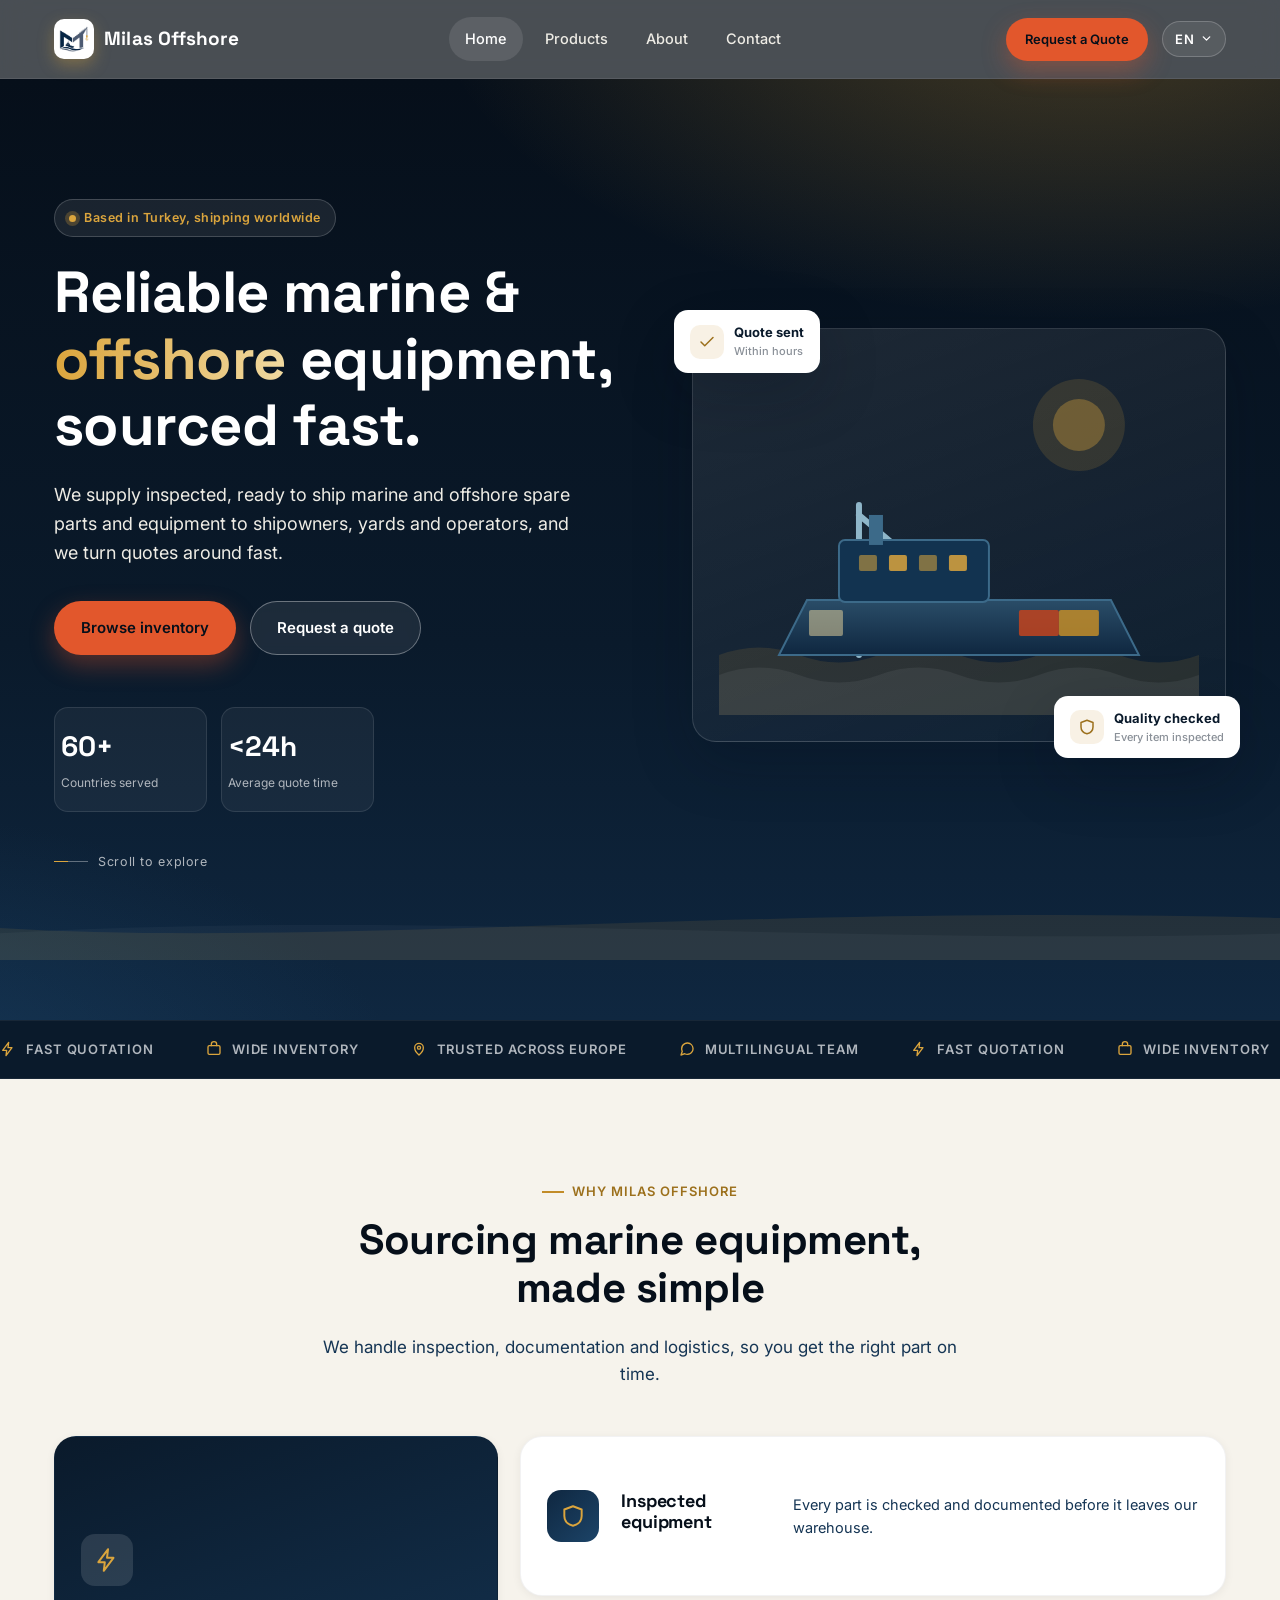
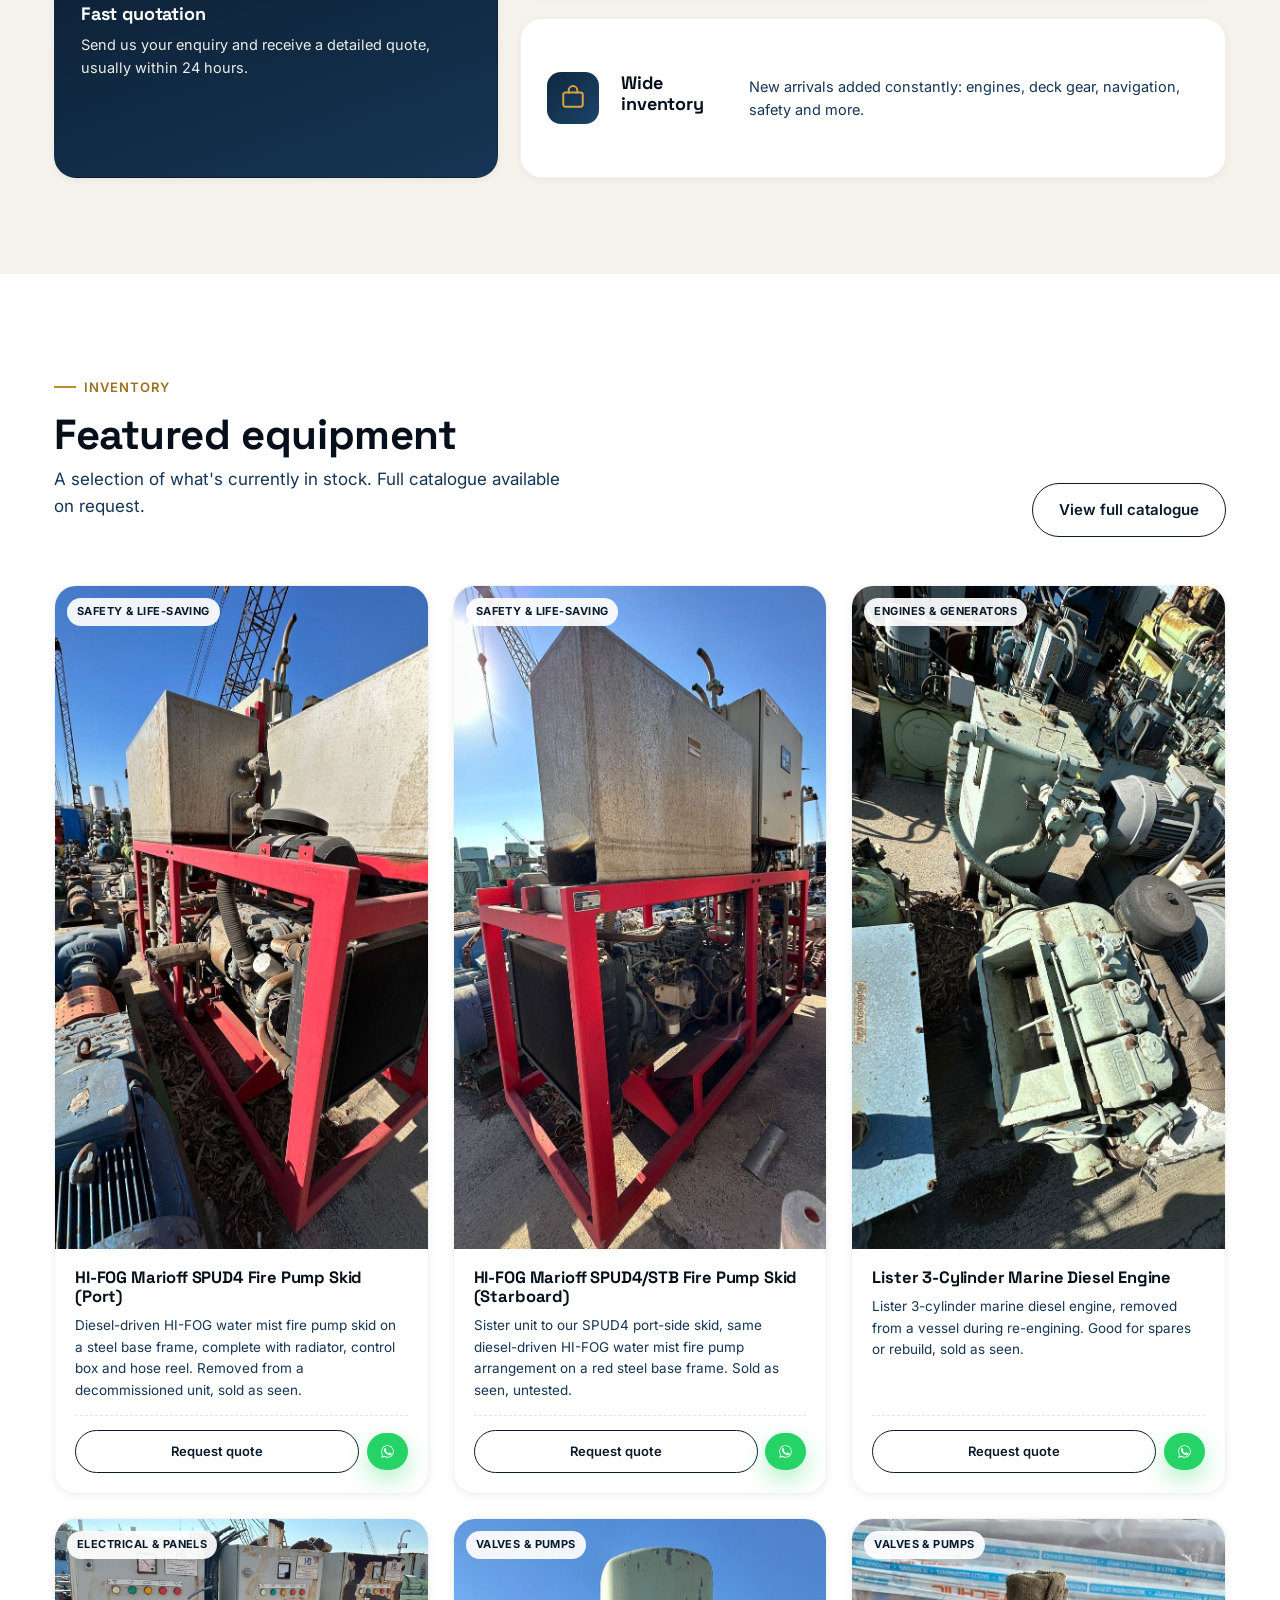
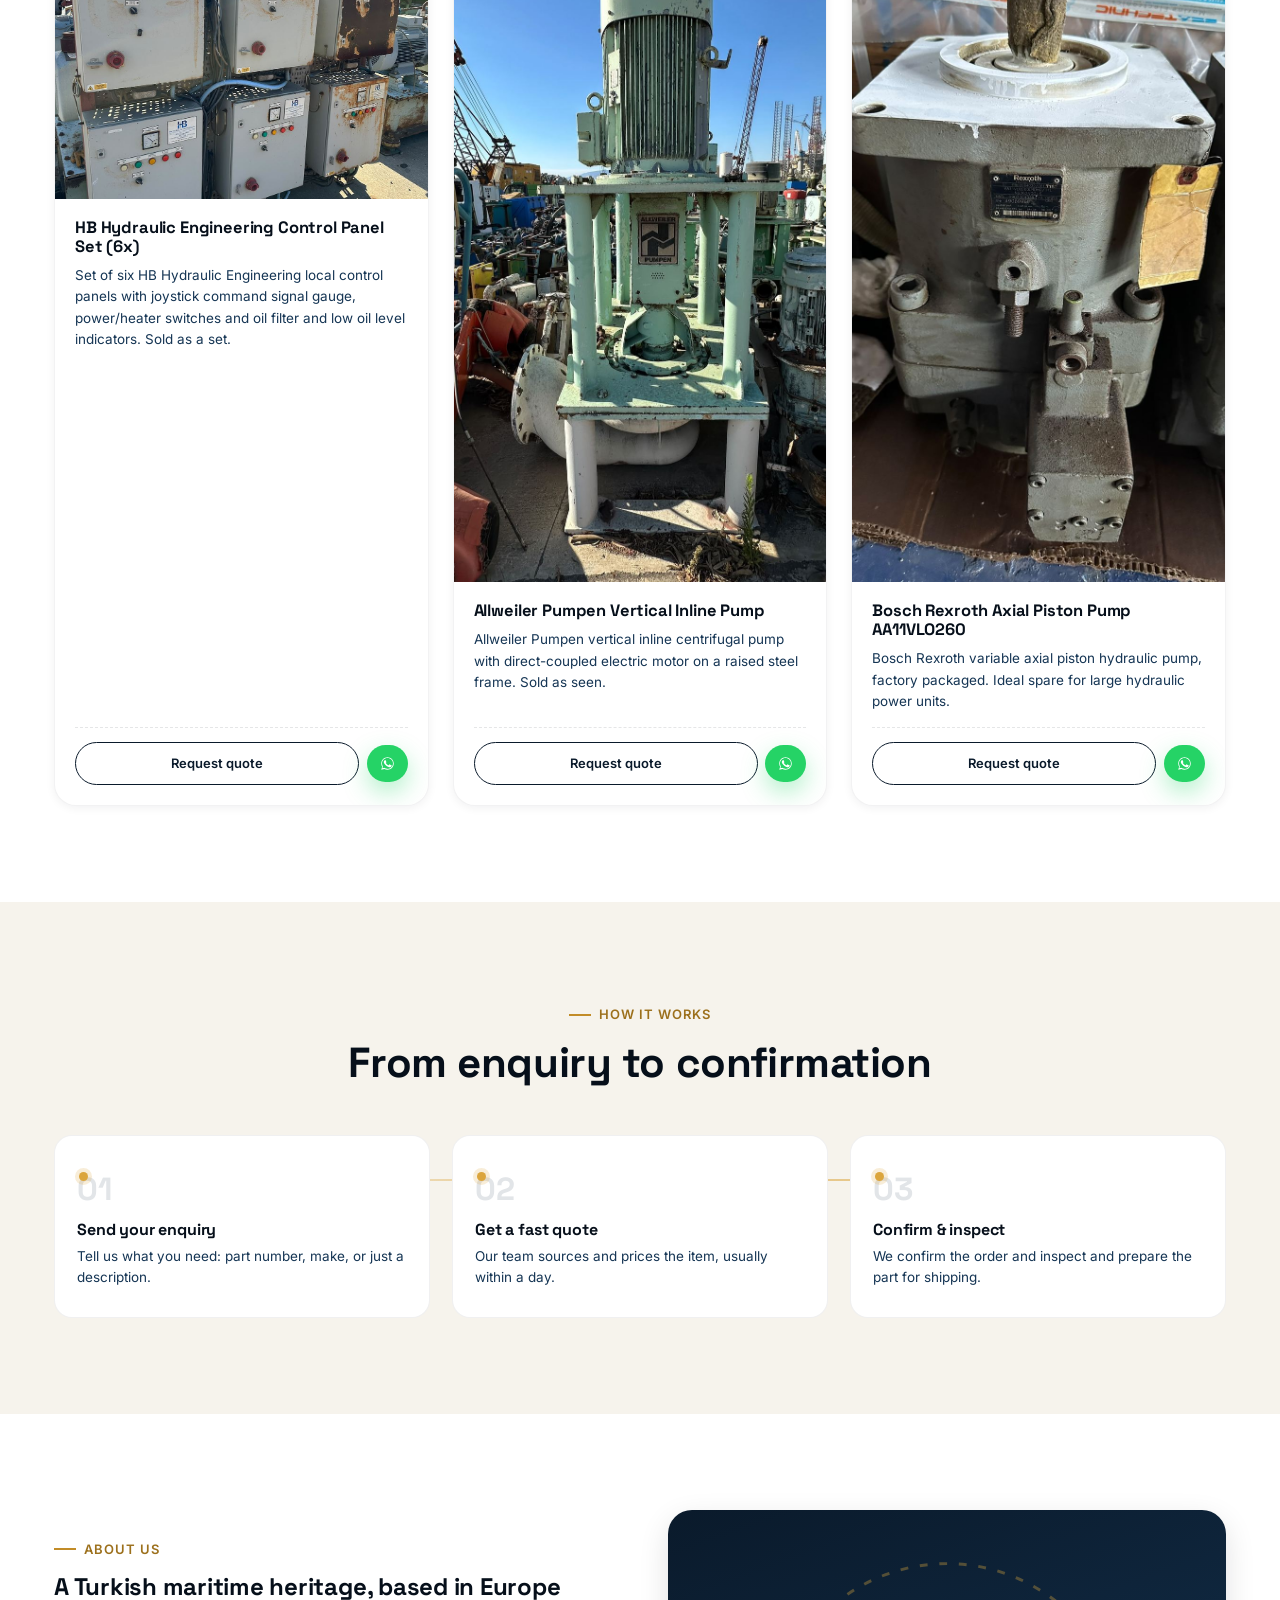
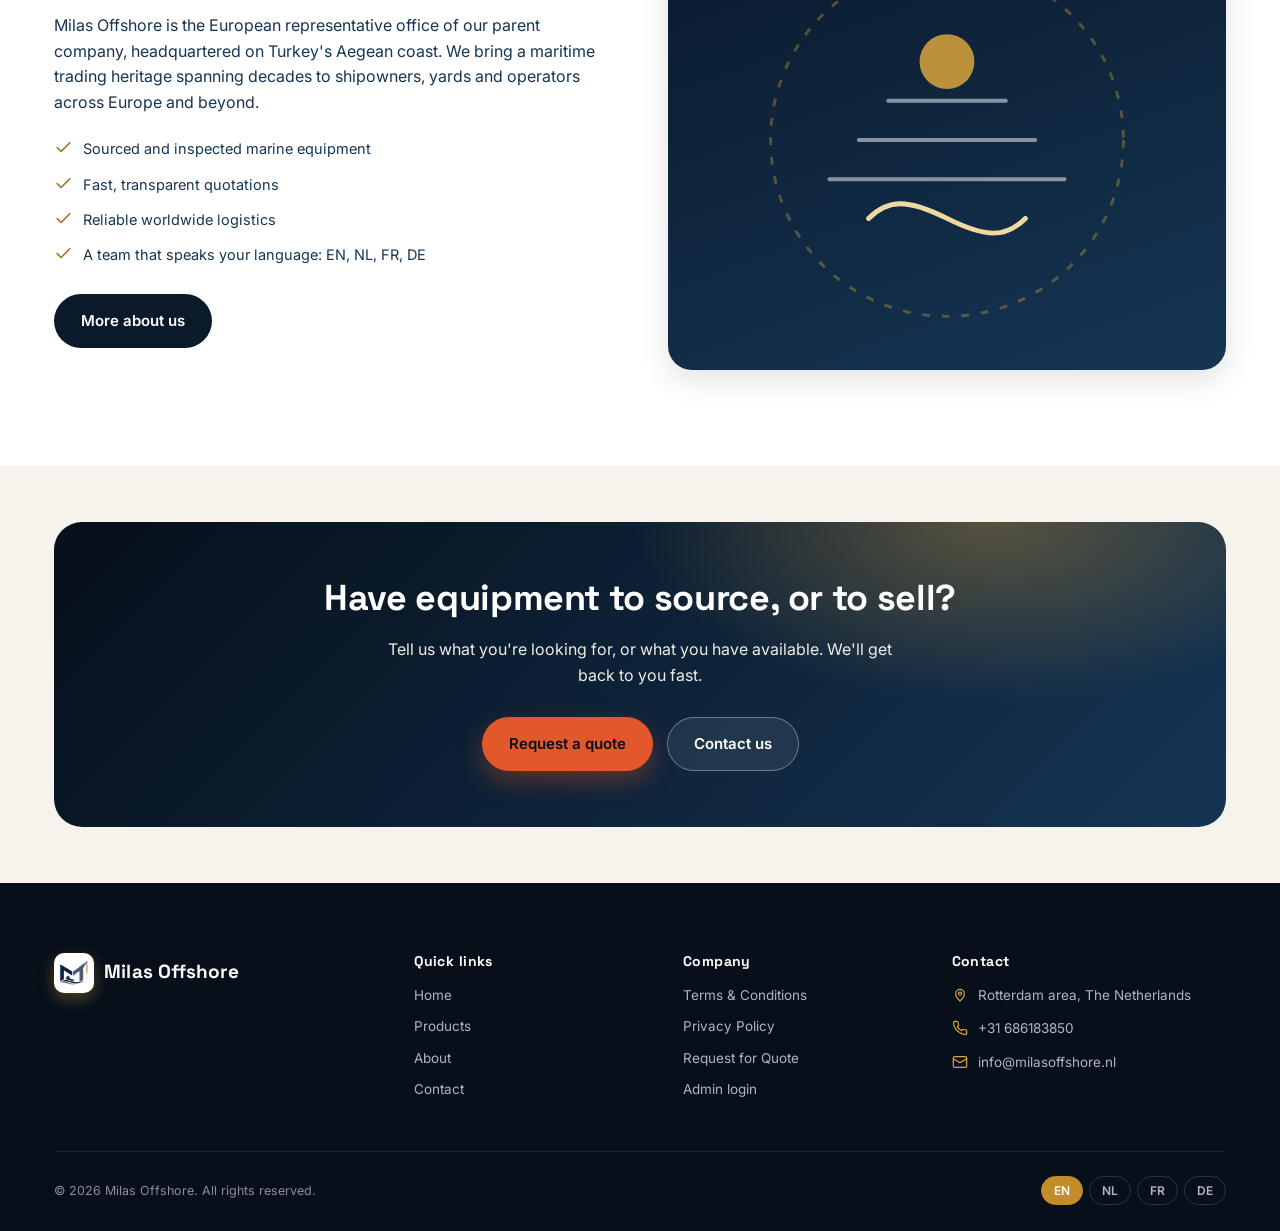
==== index.html @ c639a6e1 "Add files via upload" ====
<!DOCTYPE html>
<html lang="en">
<head>
<meta charset="UTF-8">
<meta name="viewport" content="width=device-width, initial-scale=1.0">
<title data-i18n-title="meta_title">Milas Offshore | Marine & Offshore Equipment Supplier</title>
<meta name="description" content="Turkey-based supplier of marine and offshore equipment and spare parts, shipped worldwide.">
<link rel="preconnect" href="https://fonts.googleapis.com">
<link href="https://fonts.googleapis.com/css2?family=Space+Grotesk:wght@500;700&family=Inter:wght@400;500;600;700&display=swap" rel="stylesheet">
<link rel="icon" type="image/png" href="images/favicon.png">
<link rel="stylesheet" href="css/style.css">
</head>
<body>

<!-- ============ HEADER ============ -->
<header class="site-header">
  <div class="container header-inner">
    <a href="index.html" class="brand">
      <span class="brand-mark">
        <img src="images/logo-mark.png" alt="Milas Offshore">
      </span>
      <span class="brand-text" data-i18n="brand.name">Milas Offshore<small data-i18n="brand.sub">Marine &amp; Offshore Supply</small></span>
    </a>

    <nav class="main-nav" data-main-nav>
      <a href="index.html" data-i18n="nav.home">Home</a>
      <a href="products.html" data-i18n="nav.products">Products</a>
      <a href="about.html" data-i18n="nav.about">About</a>
      <a href="contact.html" data-i18n="nav.contact">Contact</a>
    <a href="contact.html" class="nav-cta-mobile" data-i18n="nav.quote">Request a Quote</a>
    </nav>

    <div class="header-actions">
      <a href="contact.html" class="btn btn-primary btn-sm" data-i18n="nav.quote">Request a Quote</a>
      <div class="lang-switch" data-lang-switch>
        <button class="lang-current" data-lang-trigger type="button">
          <span data-lang-label>EN</span>
          <svg viewBox="0 0 24 24" fill="none" stroke="currentColor" stroke-width="2.4"><path d="M6 9l6 6 6-6" stroke-linecap="round" stroke-linejoin="round"/></svg>
        </button>
        <div class="lang-menu">
          <button data-lang-btn="en" type="button">English</button>
          <button data-lang-btn="nl" type="button">Nederlands</button>
          <button data-lang-btn="fr" type="button">Français</button>
          <button data-lang-btn="de" type="button">Deutsch</button>
        </div>
      </div>
      <button class="nav-toggle" data-nav-toggle type="button" aria-label="Menu">
        <svg viewBox="0 0 24 24" fill="none" stroke="currentColor" stroke-width="2"><path d="M4 7h16M4 12h16M4 17h16" stroke-linecap="round"/></svg>
      </button>
    </div>
  </div>
</header>

<!-- ============ HERO ============ -->
<section class="hero spotlight" data-tilt-scene>
  <div class="bubble-field" data-bubble-field aria-hidden="true"></div>
  <div class="container hero-grid">
    <div>
      <span class="hero-badge"><span class="dot"></span> <span data-i18n="hero.badge">Based in Turkey, shipping worldwide</span></span>
      <h1>
        <span data-i18n="hero.title_a">Reliable marine &amp;</span>
        <em data-i18n="hero.title_em">offshore</em>
        <span data-i18n="hero.title_b">equipment, sourced fast.</span>
      </h1>
      <p class="lead" data-i18n="hero.lead">We supply inspected, ready to ship marine and offshore spare parts and equipment to shipowners, yards and operators, and we turn quotes around fast.</p>
      <div class="hero-ctas">
        <a href="products.html" class="btn btn-primary" data-i18n="hero.cta_browse">Browse inventory</a>
        <a href="contact.html" class="btn btn-ghost" data-i18n="hero.cta_quote">Request a quote</a>
      </div>
      <div class="hero-stats">
        <div class="stat"><b data-count>60+</b><span data-i18n="hero.stat1_l">Countries served</span></div>
        <div class="stat"><b>&lt;24h</b><span data-i18n="hero.stat2_l">Average quote time</span></div>
      </div>
      <div class="scroll-cue"><span class="line"></span><span data-i18n="hero.scroll">Scroll to explore</span></div>
    </div>

    <div class="hero-visual">
      <div class="hero-panel" data-tilt-target>
        <svg viewBox="0 0 480 360" xmlns="http://www.w3.org/2000/svg">
          <defs>
            <linearGradient id="hullGrad" x1="0" y1="0" x2="0" y2="1">
              <stop offset="0" stop-color="#2a4d68"/><stop offset="1" stop-color="#0f2740"/>
            </linearGradient>
          </defs>
          <circle class="pulse-ring" cx="360" cy="70" r="46" fill="rgba(219,165,61,.15)"/>
          <circle cx="360" cy="70" r="26" fill="rgba(219,165,61,.35)"/>
          <!-- ambient waves (looping) -->
          <g class="wave-loop wave-loop-a">
            <path d="M0 300 Q40 285 80 300 T160 300 T240 300 T320 300 T400 300 T480 300 T560 300 T640 300 T720 300 T800 300 T880 300 T960 300 V360 H0 Z" fill="rgba(219,165,61,.12)"/>
          </g>
          <g class="wave-loop wave-loop-b">
            <path d="M0 320 Q40 305 80 320 T160 320 T240 320 T320 320 T400 320 T480 320 T560 320 T640 320 T720 320 T800 320 T880 320 T960 320 V360 H0 Z" fill="rgba(255,255,255,.06)"/>
          </g>
          <!-- ship group: gently bobs on the waves -->
          <g class="ship-bob">
            <path d="M140 300V150" stroke="#8fb6c9" stroke-width="6" stroke-linecap="round"/>
            <path d="M140 160 L235 240" stroke="#8fb6c9" stroke-width="6" stroke-linecap="round"/>
            <path d="M235 240 L235 270" stroke="#dba53d" stroke-width="4" stroke-linecap="round"/>
            <rect x="222" y="268" width="26" height="18" rx="3" fill="#dba53d"/>
            <path d="M60 300 L420 300 L392 245 L88 245 Z" fill="url(#hullGrad)" stroke="#3c6a89" stroke-width="2"/>
            <rect x="120" y="185" width="150" height="62" rx="6" fill="#123350" stroke="#3c6a89" stroke-width="2"/>
            <rect class="cabin-light" x="140" y="200" width="18" height="16" rx="2" fill="#dba53d" opacity=".55"/>
            <rect class="cabin-light" x="170" y="200" width="18" height="16" rx="2" fill="#dba53d" opacity=".85" style="animation-delay:.4s"/>
            <rect class="cabin-light" x="200" y="200" width="18" height="16" rx="2" fill="#dba53d" opacity=".55" style="animation-delay:.8s"/>
            <rect class="cabin-light" x="230" y="200" width="18" height="16" rx="2" fill="#dba53d" opacity=".85" style="animation-delay:1.2s"/>
            <rect x="150" y="160" width="14" height="30" fill="#3c6a89"/>
            <rect x="300" y="255" width="40" height="26" rx="2" fill="#c2431e" opacity=".85"/>
            <rect x="340" y="255" width="40" height="26" rx="2" fill="#c28c28" opacity=".85"/>
            <rect x="90" y="255" width="34" height="26" rx="2" fill="#f0d9a0" opacity=".5"/>
          </g>
        </svg>
      </div>
      <div class="hero-float f1">
        <span class="ico"><svg viewBox="0 0 24 24" fill="none" stroke="currentColor" stroke-width="2"><path d="M20 6L9 17l-5-5" stroke-linecap="round" stroke-linejoin="round"/></svg></span>
        <span><span data-i18n="hero.float1">Quote sent</span><small data-i18n="hero.float1_sub">Within hours</small></span>
      </div>
      <div class="hero-float f2">
        <span class="ico"><svg viewBox="0 0 24 24" fill="none" stroke="currentColor" stroke-width="2"><path d="M12 3l8 3v6c0 4.5-3.2 7.8-8 9-4.8-1.2-8-4.5-8-9V6l8-3z" stroke-linejoin="round"/></svg></span>
        <span><span data-i18n="hero.float2">Quality checked</span><small data-i18n="hero.float2_sub">Every item inspected</small></span>
      </div>
    </div>
  </div>
  <div class="hero-waves" aria-hidden="true">
    <svg class="wave1" viewBox="0 0 1200 120" preserveAspectRatio="none"><path d="M0 60 C150 100 350 0 600 50 S1050 100 1200 60 S1350 0 1200 60 L1200 120 L0 120 Z" fill="rgba(219,165,61,.10)"/></svg>
    <svg class="wave2" viewBox="0 0 1200 120" preserveAspectRatio="none"><path d="M0 70 C200 20 400 110 600 60 S1000 10 1200 70 S1400 110 1200 70 L1200 120 L0 120 Z" fill="rgba(255,255,255,.05)"/></svg>
  </div>
</section>

<div class="marquee-wrap">
  <div class="marquee-track" data-marquee>
    <span><svg viewBox="0 0 24 24" fill="none" stroke="currentColor" stroke-width="2"><path d="M13 2L4 14h6l-1 8 9-12h-6l1-8z" stroke-linejoin="round" stroke-linecap="round"/></svg><span data-i18n="marquee.m1">Fast quotation</span></span>
    <span><svg viewBox="0 0 24 24" fill="none" stroke="currentColor" stroke-width="2"><rect x="3" y="7" width="18" height="13" rx="2"/><path d="M8 7V5a4 4 0 018 0v2" stroke-linecap="round"/></svg><span data-i18n="marquee.m4">Wide inventory</span></span>
    <span><svg viewBox="0 0 24 24" fill="none" stroke="currentColor" stroke-width="2"><path d="M12 21s-6.5-5.7-6.5-11A6.5 6.5 0 1118.5 10c0 5.3-6.5 11-6.5 11z"/><circle cx="12" cy="10" r="2.3"/></svg><span data-i18n="marquee.m5">Trusted across Europe</span></span>
    <span><svg viewBox="0 0 24 24" fill="none" stroke="currentColor" stroke-width="2"><path d="M21 11.5a8.38 8.38 0 01-.9 3.8 8.5 8.5 0 01-7.6 4.7 8.38 8.38 0 01-3.8-.9L3 21l1.9-5.7a8.38 8.38 0 01-.9-3.8 8.5 8.5 0 014.7-7.6 8.38 8.38 0 013.8-.9h.5a8.48 8.48 0 018 8v.5z" stroke-linecap="round" stroke-linejoin="round"/></svg><span data-i18n="marquee.m7">Multilingual team</span></span>
    <span aria-hidden="true"><svg viewBox="0 0 24 24" fill="none" stroke="currentColor" stroke-width="2"><path d="M13 2L4 14h6l-1 8 9-12h-6l1-8z" stroke-linejoin="round" stroke-linecap="round"/></svg><span data-i18n="marquee.m1">Fast quotation</span></span>
    <span aria-hidden="true"><svg viewBox="0 0 24 24" fill="none" stroke="currentColor" stroke-width="2"><rect x="3" y="7" width="18" height="13" rx="2"/><path d="M8 7V5a4 4 0 018 0v2" stroke-linecap="round"/></svg><span data-i18n="marquee.m4">Wide inventory</span></span>
    <span aria-hidden="true"><svg viewBox="0 0 24 24" fill="none" stroke="currentColor" stroke-width="2"><path d="M12 21s-6.5-5.7-6.5-11A6.5 6.5 0 1118.5 10c0 5.3-6.5 11-6.5 11z"/><circle cx="12" cy="10" r="2.3"/></svg><span data-i18n="marquee.m5">Trusted across Europe</span></span>
    <span aria-hidden="true"><svg viewBox="0 0 24 24" fill="none" stroke="currentColor" stroke-width="2"><path d="M21 11.5a8.38 8.38 0 01-.9 3.8 8.5 8.5 0 01-7.6 4.7 8.38 8.38 0 01-3.8-.9L3 21l1.9-5.7a8.38 8.38 0 01-.9-3.8 8.5 8.5 0 014.7-7.6 8.38 8.38 0 013.8-.9h.5a8.48 8.48 0 018 8v.5z" stroke-linecap="round" stroke-linejoin="round"/></svg><span data-i18n="marquee.m7">Multilingual team</span></span>
  </div>
</div>

<!-- ============ FEATURES ============ -->
<section class="section">
  <div class="container">
    <div class="section-head center reveal">
      <div class="eyebrow" data-i18n="features.eyebrow">Why Milas Offshore</div>
      <h2 data-i18n="features.title">Sourcing marine equipment, made simple</h2>
      <p data-i18n="features.sub">We handle inspection, documentation and logistics, so you get the right part on time.</p>
    </div>
    <div class="features-grid">
      <div class="feature-card feature-card-lg reveal spotlight">
        <div class="feature-ico"><svg viewBox="0 0 24 24" fill="none" stroke="currentColor" stroke-width="1.8"><path d="M13 2L4 14h6l-1 8 9-12h-6l1-8z" stroke-linejoin="round" stroke-linecap="round"/></svg></div>
        <h3 data-i18n="features.f1_t">Fast quotation</h3>
        <p data-i18n="features.f1_d">Send us your enquiry and receive a detailed quote, usually within 24 hours.</p>
      </div>
      <div class="feature-card feature-card-wide reveal">
        <div class="feature-ico"><svg viewBox="0 0 24 24" fill="none" stroke="currentColor" stroke-width="1.8"><path d="M12 3l8 3v6c0 4.5-3.2 7.8-8 9-4.8-1.2-8-4.5-8-9V6l8-3z" stroke-linejoin="round"/></svg></div>
        <h3 data-i18n="features.f3_t">Inspected equipment</h3>
        <p data-i18n="features.f3_d">Every part is checked and documented before it leaves our warehouse.</p>
      </div>
      <div class="feature-card feature-card-wide reveal">
        <div class="feature-ico"><svg viewBox="0 0 24 24" fill="none" stroke="currentColor" stroke-width="1.8"><rect x="3" y="7" width="18" height="13" rx="2"/><path d="M8 7V5a4 4 0 018 0v2" stroke-linecap="round"/></svg></div>
        <h3 data-i18n="features.f4_t">Wide inventory</h3>
        <p data-i18n="features.f4_d">New arrivals added constantly: engines, deck gear, navigation, safety and more.</p>
      </div>
    </div>
  </div>
</section>

<!-- ============ FEATURED PRODUCTS ============ -->
<section class="section" style="background:var(--white);">
  <div class="container">
    <div class="section-head reveal" style="display:flex;justify-content:space-between;align-items:flex-end;flex-wrap:wrap;gap:20px;max-width:none;">
      <div>
        <div class="eyebrow" data-i18n="products.eyebrow">Inventory</div>
        <h2 style="margin-bottom:6px;" data-i18n="products.title">Featured equipment</h2>
        <p data-i18n="products.sub" style="max-width:520px;">A selection of what's currently in stock. Full catalogue available on request.</p>
      </div>
      <a href="products.html" class="btn btn-outline" data-i18n="products.view_all">View full catalogue</a>
    </div>
    <div class="product-grid" data-featured-grid></div>
  </div>
</section>

<!-- ============ PROCESS ============ -->
<section class="section">
  <div class="container">
    <div class="section-head center reveal">
      <div class="eyebrow" data-i18n="steps.eyebrow">How it works</div>
      <h2 data-i18n="steps.title">From enquiry to delivery</h2>
    </div>
    <div class="steps">
      <div class="step reveal"><div class="step-num">01</div><h3 data-i18n="steps.s1_t">Send your enquiry</h3><p data-i18n="steps.s1_d">Tell us what you need: part number, make, or just a description.</p></div>
      <div class="step reveal"><div class="step-num">02</div><h3 data-i18n="steps.s2_t">Get a fast quote</h3><p data-i18n="steps.s2_d">Our team sources and prices the item, usually within a day.</p></div>
      <div class="step reveal"><div class="step-num">03</div><h3 data-i18n="steps.s3_t">Confirm &amp; inspect</h3><p data-i18n="steps.s3_d">We confirm the order and inspect / prepare the part for shipping.</p></div>
    </div>
  </div>
</section>

<!-- ============ ABOUT TEASER ============ -->
<section class="section" style="background:var(--white);">
  <div class="container split">
    <div class="reveal">
      <div class="eyebrow" data-i18n="about_teaser.eyebrow">About us</div>
      <h2 data-i18n="about_teaser.title">A Turkish maritime heritage, based in Europe</h2>
      <p data-i18n="about_teaser.p1">Milas Offshore is the European representative office of our parent company, headquartered on Turkey's Aegean coast. We bring a maritime trading heritage spanning decades to shipowners, yards and operators across Europe and beyond.</p>
      <ul class="checklist">
        <li><svg viewBox="0 0 24 24" fill="none" stroke="currentColor" stroke-width="2"><path d="M20 6L9 17l-5-5" stroke-linecap="round" stroke-linejoin="round"/></svg><span data-i18n="about_teaser.c1">Sourced and inspected marine equipment</span></li>
        <li><svg viewBox="0 0 24 24" fill="none" stroke="currentColor" stroke-width="2"><path d="M20 6L9 17l-5-5" stroke-linecap="round" stroke-linejoin="round"/></svg><span data-i18n="about_teaser.c2">Fast, transparent quotations</span></li>
        <li><svg viewBox="0 0 24 24" fill="none" stroke="currentColor" stroke-width="2"><path d="M20 6L9 17l-5-5" stroke-linecap="round" stroke-linejoin="round"/></svg><span data-i18n="about_teaser.c3">Reliable worldwide logistics</span></li>
        <li><svg viewBox="0 0 24 24" fill="none" stroke="currentColor" stroke-width="2"><path d="M20 6L9 17l-5-5" stroke-linecap="round" stroke-linejoin="round"/></svg><span data-i18n="about_teaser.c4">A team that speaks your language: EN, NL, FR, DE</span></li>
      </ul>
      <a href="about.html" class="btn btn-dark" data-i18n="about_teaser.cta">More about us</a>
    </div>
    <div class="split-art reveal">
      <svg viewBox="0 0 200 200" fill="none">
        <circle cx="100" cy="100" r="90" stroke="rgba(219,165,61,.35)" stroke-width="1.5" stroke-dasharray="4 6"/>
        <path d="M40 120h120M55 100h90M70 80h60" stroke="rgba(255,255,255,.5)" stroke-width="2" stroke-linecap="round"/>
        <circle cx="100" cy="60" r="14" fill="#dba53d" opacity=".85"/>
        <path d="M60 140c10-10 20-10 40 0s30 10 40 0" stroke="#f0d9a0" stroke-width="2.5" stroke-linecap="round"/>
      </svg>
    </div>
  </div>
</section>

<!-- ============ CTA BANNER ============ -->
<section class="section-tight">
  <div class="container">
    <div class="cta-banner reveal spotlight">
      <h2 data-i18n="cta_banner.title">Have equipment to source, or to sell?</h2>
      <p data-i18n="cta_banner.sub">Tell us what you're looking for, or what you have available. We'll get back to you fast.</p>
      <div class="cta-actions">
        <a href="contact.html" class="btn btn-primary" data-i18n="cta_banner.cta1">Request a quote</a>
        <a href="contact.html" class="btn btn-ghost" data-i18n="cta_banner.cta2">Contact us</a>
      </div>
    </div>
  </div>
</section>

<!-- ============ FOOTER ============ -->
<footer class="site-footer">
  <div class="container">
    <div class="footer-grid">
      <div>
        <div class="brand" style="color:#fff;margin-bottom:14px;">
          <span class="brand-mark"><img src="images/logo-mark.png" alt="Milas Offshore"></span>
          <span class="brand-text" data-i18n="brand.name">Milas Offshore</span>
        </div>      </div>
      <div>
        <h4 data-i18n="footer.links_t">Quick links</h4>
        <div class="footer-links">
          <a href="index.html" data-i18n="footer.l_home">Home</a>
          <a href="products.html" data-i18n="footer.l_products">Products</a>
          <a href="about.html" data-i18n="footer.l_about">About</a>
          <a href="contact.html" data-i18n="footer.l_contact">Contact</a>
        </div>
      </div>
      <div>
        <h4 data-i18n="footer.company_t">Company</h4>
        <div class="footer-links">
          <a href="#" data-i18n="footer.c_terms">Terms &amp; Conditions</a>
          <a href="#" data-i18n="footer.c_privacy">Privacy Policy</a>
          <a href="contact.html" data-i18n="footer.c_rfq">Request for Quote</a>
          <a href="admin.html" data-i18n="footer.l_admin">Admin login</a>
        </div>
      </div>
      <div>
        <h4 data-i18n="footer.contact_t">Contact</h4>
        <ul class="footer-contact">
          <li><svg viewBox="0 0 24 24" fill="none" stroke="currentColor" stroke-width="1.8"><path d="M12 21s-6.5-5.7-6.5-11A6.5 6.5 0 1118.5 10c0 5.3-6.5 11-6.5 11z"/><circle cx="12" cy="10" r="2.3"/></svg><span data-i18n="footer.addr">Rotterdam area, The Netherlands</span></li>
          <li><svg viewBox="0 0 24 24" fill="none" stroke="currentColor" stroke-width="1.8"><path d="M22 16.9v3a2 2 0 01-2.2 2 19.8 19.8 0 01-8.6-3 19.5 19.5 0 01-6-6 19.8 19.8 0 01-3-8.7A2 2 0 014.1 2h3a2 2 0 012 1.7c.1 1 .3 2 .7 2.9a2 2 0 01-.4 2.1L8 10a16 16 0 006 6l1.3-1.4a2 2 0 012.1-.4c.9.4 1.9.6 2.9.7a2 2 0 011.7 2z" stroke-linecap="round" stroke-linejoin="round"/></svg><span data-i18n="footer.phone">+31 686183850</span></li>
          <li><svg viewBox="0 0 24 24" fill="none" stroke="currentColor" stroke-width="1.8"><rect x="2" y="4" width="20" height="16" rx="2"/><path d="M2 7l10 6 10-6" stroke-linecap="round" stroke-linejoin="round"/></svg><span data-i18n="footer.email">info@milasoffshore.nl</span></li>
        </ul>
      </div>
    </div>
    <div class="footer-bottom">
      <span>© <span data-year>2026</span> <span data-i18n="brand.name">Milas Offshore</span>. <span data-i18n="footer.rights">All rights reserved.</span></span>
      <div class="footer-lang">
        <button data-lang-btn="en" type="button">EN</button>
        <button data-lang-btn="nl" type="button">NL</button>
        <button data-lang-btn="fr" type="button">FR</button>
        <button data-lang-btn="de" type="button">DE</button>
      </div>
    </div>
  </div>
</footer>

<script src="data/products.js"></script>
<script src="js/i18n.js"></script>
<script src="js/store.js"></script>
<script src="js/products.js"></script>
<script src="js/main.js"></script>
</body>
</html>
---- css/style.css ----
/* ==========================================================================
   Milas Offshore, Design System
   ========================================================================== */

:root{
  --navy-950:#060f1a;
  --navy-900:#0a1a2b;
  --navy-800:#0f2740;
  --navy-700:#153554;
  --navy-600:#1c4468;
  --steel-400:#8a9098;
  --steel-300:#b0b6bd;
  --steel-100:#eeece5;
  --off-white:#f6f3ec;
  --white:#ffffff;
  --teal-400:#dba53d;
  --teal-500:#c28c28;
  --teal-600:#9c701c;
  --amber-500:#e2572c;
  --amber-600:#c2431e;
  --success:#5a9c6e;

  --font-head: 'Space Grotesk', 'Segoe UI', system-ui, -apple-system, sans-serif;
  --font-body: 'Inter', 'Segoe UI', system-ui, -apple-system, sans-serif;

  --container: 1220px;
  --radius-sm: 8px;
  --radius-md: 14px;
  --radius-lg: 22px;
  --shadow-sm: 0 2px 10px rgba(6,15,26,0.06);
  --shadow-md: 0 10px 30px rgba(6,15,26,0.12);
  --shadow-lg: 0 20px 60px rgba(6,15,26,0.22);
  --ease: cubic-bezier(.22,.9,.32,1);
}

*,*::before,*::after{ box-sizing:border-box; }
html{ scroll-behavior:smooth; }
body{
  margin:0;
  font-family:var(--font-body);
  color:var(--navy-900);
  background:var(--off-white);
  line-height:1.6;
  -webkit-font-smoothing:antialiased;
}
h1,h2,h3,h4{
  font-family:var(--font-head);
  line-height:1.15;
  margin:0 0 .5em;
  letter-spacing:-0.01em;
  color:var(--navy-950);
}
p{ margin:0 0 1em; color:var(--navy-700); }
a{ color:inherit; text-decoration:none; }
img{ max-width:100%; display:block; }
ul{ list-style:none; margin:0; padding:0; }
button{ font-family:inherit; cursor:pointer; }
[data-i18n], [data-i18n-ph]{ transition:opacity .15s ease; }

.container{ width:100%; max-width:var(--container); margin:0 auto; padding:0 24px; }
.section{ padding:96px 0; }
.section-tight{ padding:56px 0; }
@media (max-width:768px){
  .section{ padding:64px 0; }
}

.eyebrow{
  display:inline-flex; align-items:center; gap:8px;
  font-size:13px; font-weight:600; letter-spacing:.08em; text-transform:uppercase;
  color:var(--teal-600);
  margin-bottom:14px;
}
.eyebrow::before{
  content:""; width:22px; height:2px; background:var(--teal-500); display:inline-block;
}
.section-head{ max-width:640px; margin-bottom:48px; }
.section-head.center{ margin-left:auto; margin-right:auto; text-align:center; }
.section-head h2{ font-size:clamp(28px,3.6vw,42px); }
.section-head p{ font-size:17px; }

/* Buttons */
.btn{
  display:inline-flex; align-items:center; justify-content:center; gap:8px;
  padding:14px 26px; border-radius:999px; font-weight:600; font-size:15px;
  border:1px solid transparent; transition:transform .25s var(--ease), box-shadow .25s var(--ease), background .2s ease, color .2s ease, border-color .2s ease;
  white-space:nowrap;
}
.btn-primary{ background:var(--amber-500); color:var(--navy-950); box-shadow:0 10px 24px rgba(226,87,44,.35); }
.btn-primary:hover{ background:var(--amber-600); box-shadow:0 14px 30px rgba(226,87,44,.42); }
.btn-ghost{ background:rgba(255,255,255,.08); color:var(--white); border-color:rgba(255,255,255,.35); backdrop-filter:blur(6px); }
.btn-ghost:hover{ background:rgba(255,255,255,.18); }
.btn-dark{ background:var(--navy-900); color:var(--white); }
.btn-dark:hover{ background:var(--navy-800); transform:translateY(-2px); }
.btn-outline{ background:transparent; color:var(--navy-900); border-color:var(--navy-900); }
.btn-outline:hover{ background:var(--navy-900); color:var(--white); }
.btn-whatsapp{ background:#25D366; color:#fff; box-shadow:0 10px 24px rgba(37,211,102,.35); }
.btn-whatsapp:hover{ background:#1ebe57; transform:translateY(-2px); box-shadow:0 14px 30px rgba(37,211,102,.42); }
.btn-sm{ padding:10px 18px; font-size:13px; }
.btn-block{ width:100%; }

/* ---------------- Header ---------------- */
.site-header{
  position:sticky; top:0; z-index:100;
  background:rgba(6,15,26,.72);
  backdrop-filter:blur(14px) saturate(140%);
  border-bottom:1px solid rgba(255,255,255,.08);
}
.header-inner{ display:flex; align-items:center; justify-content:space-between; height:78px; }
.brand{ display:flex; align-items:center; gap:10px; color:var(--white); }
.brand-mark{
  width:40px; height:40px; border-radius:10px;
  background:#fff;
  display:flex; align-items:center; justify-content:center;
  box-shadow:0 6px 16px rgba(219,165,61,.35);
  padding:5px; flex-shrink:0;
}
.brand-mark svg{ width:22px; height:22px; }
.brand-mark img{ width:100%; height:100%; object-fit:contain; display:block; }
.brand-text{ font-family:var(--font-head); font-weight:700; font-size:19px; letter-spacing:.01em; }
.brand-text small{ display:block; font-family:var(--font-body); font-weight:500; font-size:10.5px; letter-spacing:.14em; text-transform:uppercase; color:var(--steel-300); }

.main-nav{ display:flex; align-items:center; gap:6px; }
.main-nav a{
  color:var(--steel-100); font-size:14.5px; font-weight:500; padding:10px 16px; border-radius:999px;
  transition:background .2s ease, color .2s ease;
}
.main-nav a:hover, .main-nav a.active{ background:rgba(255,255,255,.1); color:var(--white); }

.header-actions{ display:flex; align-items:center; gap:14px; }

.lang-switch{ position:relative; }
.lang-current{
  display:flex; align-items:center; gap:6px;
  color:var(--white); background:rgba(255,255,255,.08); border:1px solid rgba(255,255,255,.2);
  padding:9px 12px; border-radius:999px; font-size:13px; font-weight:600; letter-spacing:.03em;
}
.lang-current svg{ width:13px; height:13px; transition:transform .2s ease; }
.lang-switch.open .lang-current svg{ transform:rotate(180deg); }
.lang-menu{
  position:absolute; top:calc(100% + 8px); right:0; min-width:168px;
  background:var(--white); border-radius:12px; box-shadow:var(--shadow-lg);
  padding:6px; opacity:0; visibility:hidden; transform:translateY(-6px);
  transition:opacity .18s ease, transform .18s ease, visibility .18s ease;
}
.lang-switch.open .lang-menu{ opacity:1; visibility:visible; transform:translateY(0); }
.lang-menu button{
  display:flex; align-items:center; gap:10px; width:100%; padding:10px 12px; border:none; background:none;
  border-radius:8px; font-size:13.5px; font-weight:600; color:var(--navy-800); text-align:left;
}
.lang-menu button:hover{ background:var(--off-white); }
.lang-menu button .flag{ font-size:16px; }
.lang-menu button.is-active{ color:var(--teal-600); background:rgba(194,140,40,.08); }

.nav-toggle{ display:none; width:42px; height:42px; align-items:center; justify-content:center; border-radius:10px; background:rgba(255,255,255,.08); border:1px solid rgba(255,255,255,.2); }
.nav-toggle svg{ width:20px; height:20px; color:#fff; }

@media (max-width:960px){
  /* backdrop-filter on .site-header creates a CSS containing block for any
     fixed-position descendant, which would otherwise trap .main-nav inside
     the header's own box instead of the full viewport, so drop it here and
     rely on a solid background for the sticky header while the menu can open. */
  .site-header{ backdrop-filter:none; background:rgba(6,15,26,.97); }
  .main-nav{ position:fixed; inset:78px 0 0 0; background:var(--navy-950); flex-direction:column; align-items:stretch; padding:18px; gap:2px; transform:translateY(-8px); opacity:0; visibility:hidden; transition:all .25s ease; }
  .main-nav.open{ transform:translateY(0); opacity:1; visibility:visible; }
  .main-nav a{ padding:16px; font-size:16px; border-bottom:1px solid rgba(255,255,255,.06); border-radius:0; }
  .nav-toggle{ display:flex; flex-shrink:0; }
}
@media (max-width:640px){
  .header-actions{ gap:8px; }
  .header-actions .btn-primary{ display:none; }
  .lang-current{ padding:9px 10px; }
  .nav-cta-mobile{ display:block !important; color:var(--amber-500) !important; }
}
.nav-cta-mobile{ display:none; }
@media (max-width:480px){
  .brand-text small{ display:none; }
  .brand-text{ font-size:15px; white-space:nowrap; }
  .header-inner{ height:66px; }
  .main-nav{ inset:66px 0 0 0; }
}

/* ---------------- Hero ---------------- */
.hero{
  position:relative; overflow:hidden; color:var(--white);
  background:
    radial-gradient(1100px 560px at 85% -10%, rgba(219,165,61,.30), transparent 60%),
    radial-gradient(900px 500px at -10% 110%, rgba(28,68,104,.55), transparent 60%),
    linear-gradient(180deg, var(--navy-950), var(--navy-900) 60%, var(--navy-800));
  padding:120px 0 60px;
}
.hero::before{
  content:""; position:absolute; inset:0; opacity:.35; pointer-events:none;
  background-image:
    linear-gradient(rgba(255,255,255,.045) 1px, transparent 1px),
    linear-gradient(90deg, rgba(255,255,255,.045) 1px, transparent 1px);
  background-size:44px 44px;
  mask-image:linear-gradient(180deg, transparent, rgba(0,0,0,.9) 30%, transparent 85%);
}
.hero-grid{ position:relative; display:grid; grid-template-columns:1.05fr .95fr; gap:48px; align-items:center; }
@media (max-width:960px){ .hero-grid{ grid-template-columns:1fr; } }

.hero-badge{
  display:inline-flex; align-items:center; gap:8px; padding:8px 14px; border-radius:999px;
  background:rgba(255,255,255,.08); border:1px solid rgba(255,255,255,.18); font-size:12.5px; font-weight:600;
  letter-spacing:.04em; margin-bottom:22px; color:var(--teal-400);
}
.hero-badge .dot{ width:7px; height:7px; border-radius:50%; background:var(--teal-400); box-shadow:0 0 0 4px rgba(219,165,61,.25); }
.hero h1{ font-size:clamp(36px,5vw,58px); color:var(--white); margin-bottom:22px; }
.hero h1 em{ font-style:normal; background:linear-gradient(90deg,var(--teal-400),#f0d9a0); -webkit-background-clip:text; background-clip:text; color:transparent; }
.hero p.lead{ font-size:18px; color:var(--steel-100); max-width:520px; margin-bottom:34px; }
.hero-ctas{ display:flex; flex-wrap:wrap; gap:14px; margin-bottom:52px; }

.hero-stats{ display:grid; grid-template-columns:repeat(2,1fr); gap:14px; max-width:320px; }
.stat{ padding:16px 6px; border-radius:14px; background:rgba(255,255,255,.05); border:1px solid rgba(255,255,255,.1); text-align:left; }
.stat b{ display:block; font-family:var(--font-head); font-size:clamp(20px,2.4vw,28px); color:var(--white); }
.stat span{ font-size:12px; color:var(--steel-300); }
@media (max-width:640px){ .hero-stats{ grid-template-columns:repeat(2,1fr);} }

.hero-visual{ position:relative; }
.hero-panel{
  position:relative; border-radius:24px; background:linear-gradient(160deg, rgba(255,255,255,.09), rgba(255,255,255,.02));
  border:1px solid rgba(255,255,255,.14); padding:26px; box-shadow:var(--shadow-lg);
}
.hero-panel svg{ width:100%; height:auto; display:block; }
.hero-float{
  position:absolute; padding:12px 16px; border-radius:14px; background:var(--white); color:var(--navy-900);
  box-shadow:var(--shadow-lg); display:flex; align-items:center; gap:10px; font-size:13px; font-weight:700;
  animation:float 5s ease-in-out infinite;
}
.hero-float.f1{ top:-18px; left:-18px; animation-delay:.2s; }
.hero-float.f2{ bottom:-16px; right:-14px; animation-delay:1s; }
.hero-float .ico{ width:34px; height:34px; border-radius:10px; display:flex; align-items:center; justify-content:center; background:rgba(194,140,40,.12); color:var(--teal-600); }
.hero-float .ico svg{ width:18px; height:18px; }
.hero-float small{ display:block; font-weight:500; color:var(--steel-400); font-size:11px; }
@keyframes float{ 0%,100%{ transform:translateY(0);} 50%{ transform:translateY(-10px);} }

.scroll-cue{ position:relative; margin-top:40px; display:flex; align-items:center; gap:10px; color:var(--steel-300); font-size:12.5px; letter-spacing:.05em; }
.scroll-cue .line{ width:34px; height:1px; background:rgba(255,255,255,.35); position:relative; overflow:hidden; }
.scroll-cue .line::after{ content:""; position:absolute; inset:0; width:40%; background:var(--teal-400); animation:scrollx 1.8s ease-in-out infinite; }
@keyframes scrollx{ 0%{ transform:translateX(-100%);} 100%{ transform:translateX(250%);} }

/* ---------------- Trust strip ---------------- */
.trust-strip{ background:var(--navy-900); padding:22px 0; border-top:1px solid rgba(255,255,255,.06); }
.trust-strip .container{ display:flex; align-items:center; justify-content:center; gap:44px; flex-wrap:wrap; }
.trust-strip span{ color:var(--steel-400); font-size:12.5px; letter-spacing:.14em; text-transform:uppercase; font-weight:600; }

/* ---------------- Feature cards ---------------- */
.features-grid{ display:grid; grid-template-columns:repeat(4,1fr); gap:22px; }
@media (max-width:960px){ .features-grid{ grid-template-columns:repeat(2,1fr);} }
@media (max-width:560px){ .features-grid{ grid-template-columns:1fr;} }
.feature-card{
  background:var(--white); border-radius:var(--radius-lg); padding:30px 26px; box-shadow:var(--shadow-sm);
  border:1px solid rgba(6,15,26,.05); transition:transform .3s var(--ease), box-shadow .3s var(--ease);
}
.feature-card:hover{ transform:translateY(-6px); box-shadow:var(--shadow-md); }
.feature-ico{
  width:52px; height:52px; border-radius:14px; display:flex; align-items:center; justify-content:center;
  background:linear-gradient(135deg,var(--navy-800),var(--navy-600)); color:var(--teal-400); margin-bottom:18px;
}
.feature-ico svg{ width:26px; height:26px; }
.feature-card h3{ font-size:18px; margin-bottom:8px; }
.feature-card p{ font-size:14.5px; margin:0; }

/* ---------------- reveal ---------------- */
.reveal{ opacity:0; transform:translateY(26px); transition:opacity .7s var(--ease), transform .7s var(--ease); }
.reveal.in{ opacity:1; transform:translateY(0); }
.stagger > *{ transition-delay:calc(var(--i,0) * 80ms); }

/* ---------------- Products / catalog ---------------- */
.catalog-toolbar{
  display:flex; gap:14px; flex-wrap:wrap; align-items:center; justify-content:space-between;
  background:var(--white); border-radius:18px; padding:16px; box-shadow:var(--shadow-sm); margin-bottom:34px;
  border:1px solid rgba(6,15,26,.05);
}
.search-box{ position:relative; flex:1; min-width:220px; }
.search-box svg{ position:absolute; left:14px; top:50%; transform:translateY(-50%); width:17px; height:17px; color:var(--steel-400); }
.search-box input{
  width:100%; padding:12px 14px 12px 40px; border-radius:999px; border:1px solid rgba(6,15,26,.12);
  font-size:14px; font-family:inherit; background:var(--off-white);
}
.search-box input:focus{ outline:2px solid var(--teal-400); outline-offset:1px; }
.filter-chips{ display:flex; gap:8px; flex-wrap:wrap; }
.chip{
  display:inline-flex; align-items:center; gap:6px;
  padding:9px 16px; border-radius:999px; background:var(--off-white); border:1px solid rgba(6,15,26,.1);
  font-size:13px; font-weight:600; color:var(--navy-700); transition:all .2s ease;
}
.chip svg{ width:13px; height:13px; flex-shrink:0; }
.chip.is-active, .chip:hover{ background:var(--navy-900); color:var(--white); border-color:var(--navy-900); }

.product-grid{ display:grid; grid-template-columns:repeat(3,1fr); gap:24px; }
@media (max-width:960px){ .product-grid{ grid-template-columns:repeat(2,1fr);} }
@media (max-width:640px){ .product-grid{ grid-template-columns:1fr;} }

.product-card{
  background:var(--white); border-radius:var(--radius-lg); overflow:hidden; box-shadow:var(--shadow-sm);
  border:1px solid rgba(6,15,26,.05); transition:transform .3s var(--ease), box-shadow .3s var(--ease); display:flex; flex-direction:column;
}
.product-card:hover{ transform:translateY(-6px); box-shadow:var(--shadow-md); }
.product-card-link{ display:flex; flex-direction:column; flex:1; color:inherit; text-decoration:none; }
.product-thumb{
  aspect-ratio:4/3; position:relative; display:flex; align-items:center; justify-content:center;
  background:linear-gradient(145deg,var(--navy-800),var(--navy-600));
}
.product-thumb svg{ width:46%; height:46%; color:rgba(255,255,255,.85); }
.product-thumb.has-photo{ background:var(--navy-950); }
.product-thumb img{ width:100%; height:100%; object-fit:cover; display:block; }
.product-badge{ position:absolute; top:12px; left:12px; background:rgba(255,255,255,.92); color:var(--navy-900); font-size:11px; font-weight:700; padding:5px 10px; border-radius:999px; text-transform:uppercase; letter-spacing:.04em; }
.product-cond{ position:absolute; top:12px; right:12px; background:var(--teal-500); color:#fff; font-size:11px; font-weight:700; padding:5px 10px; border-radius:999px; }
.product-body{ padding:20px 20px 0; display:flex; flex-direction:column; gap:8px; flex:1; }
.product-body h3{ font-size:16.5px; margin:0; }
.product-body p{ font-size:13.5px; margin:0; flex:1; }
.product-meta{ display:flex; align-items:center; gap:8px; margin:14px 20px 20px; padding-top:14px; border-top:1px dashed rgba(6,15,26,.1); }
.product-meta .btn-outline{ flex:1; }
.product-meta .btn-whatsapp{ padding:10px 12px; flex-shrink:0; }
.product-loc{ font-size:12px; color:var(--steel-400); display:flex; align-items:center; gap:5px; }
.product-loc svg{ width:13px; height:13px; }

.empty-state{ text-align:center; padding:60px 20px; color:var(--steel-400); }

/* ---------------- Process / steps ---------------- */
.steps{ display:grid; grid-template-columns:repeat(3,1fr); gap:22px; counter-reset:step; }
@media (max-width:900px){ .steps{ grid-template-columns:repeat(2,1fr);} }
@media (max-width:520px){ .steps{ grid-template-columns:1fr;} }
.step{ position:relative; padding:28px 22px; border-radius:18px; background:var(--white); border:1px solid rgba(6,15,26,.06); }
.step-num{ font-family:var(--font-head); font-size:32px; color:rgba(15,39,64,.12); font-weight:700; margin-bottom:6px; }
.step h3{ font-size:16px; margin-bottom:6px; }
.step p{ font-size:13.5px; margin:0; }

/* ---------------- Split / about teaser ---------------- */
.split{ display:grid; grid-template-columns:1fr 1fr; gap:56px; align-items:center; }
@media (max-width:900px){ .split{ grid-template-columns:1fr; } }
.split-art{
  border-radius:24px; background:linear-gradient(160deg,var(--navy-900),var(--navy-700)); padding:34px;
  display:flex; align-items:center; justify-content:center; min-height:320px; box-shadow:var(--shadow-md);
}
.split-art svg{ width:80%; height:auto; }

.detail-gallery-main{
  border-radius:24px; overflow:hidden; background:var(--navy-950); box-shadow:var(--shadow-md);
  aspect-ratio:4/3; display:flex; align-items:center; justify-content:center;
}
.detail-gallery-main img{ width:100%; height:100%; object-fit:cover; display:block; }
.detail-gallery-thumbs{ display:flex; gap:10px; margin-top:12px; flex-wrap:wrap; }
.detail-gallery-thumb{
  width:64px; height:64px; border-radius:10px; overflow:hidden; padding:0; border:2px solid transparent;
  background:var(--navy-950); cursor:pointer; opacity:.65; transition:opacity .2s ease, border-color .2s ease;
}
.detail-gallery-thumb img{ width:100%; height:100%; object-fit:cover; display:block; }
.detail-gallery-thumb:hover{ opacity:.9; }
.detail-gallery-thumb.is-active{ opacity:1; border-color:var(--teal-500); }

.checklist{ display:flex; flex-direction:column; gap:12px; margin:22px 0 28px; }
.checklist li{ display:flex; align-items:flex-start; gap:10px; font-size:14.5px; color:var(--navy-700); }
.checklist svg{ width:19px; height:19px; color:var(--teal-600); flex-shrink:0; margin-top:1px; }

/* ---------------- CTA banner ---------------- */
.cta-banner{
  border-radius:28px; padding:56px; text-align:center; color:var(--white); position:relative; overflow:hidden;
  background:linear-gradient(135deg,var(--navy-950),var(--navy-700));
}
.cta-banner::after{ content:""; position:absolute; inset:0; background:radial-gradient(600px 300px at 80% 0%, rgba(219,165,61,.35), transparent 60%); }
.cta-banner > *{ position:relative; }
.cta-banner h2{ color:var(--white); font-size:clamp(24px,3.4vw,36px); }
.cta-banner p{ color:var(--steel-100); max-width:520px; margin:0 auto 28px; }
.cta-actions{ display:flex; gap:14px; justify-content:center; flex-wrap:wrap; }

/* ---------------- Footer ---------------- */
.site-footer{ background:var(--navy-950); color:var(--steel-300); padding:70px 0 26px; }
.footer-grid{ display:grid; grid-template-columns:1.4fr 1fr 1fr 1.2fr; gap:40px; margin-bottom:50px; }
@media (max-width:860px){ .footer-grid{ grid-template-columns:1fr 1fr; } }
@media (max-width:560px){ .footer-grid{ grid-template-columns:1fr; } }
.footer-grid h4{ color:var(--white); font-size:14px; letter-spacing:.03em; margin-bottom:16px; }
.footer-grid p{ color:var(--steel-400); font-size:13.5px; }
.footer-links{ display:flex; flex-direction:column; gap:10px; }
.footer-links a{ font-size:13.5px; color:var(--steel-300); transition:color .2s ease; }
.footer-links a:hover{ color:var(--teal-400); }
.footer-contact li{ display:flex; gap:10px; font-size:13.5px; margin-bottom:12px; align-items:flex-start; }
.footer-contact svg{ width:16px; height:16px; color:var(--teal-400); flex-shrink:0; margin-top:2px; }
.footer-bottom{ border-top:1px solid rgba(255,255,255,.08); padding-top:24px; display:flex; justify-content:space-between; align-items:center; flex-wrap:wrap; gap:12px; font-size:12.5px; color:var(--steel-400); }
.footer-lang{ display:flex; gap:6px; }
.footer-lang button{ background:none; border:1px solid rgba(255,255,255,.15); color:var(--steel-300); padding:6px 12px; border-radius:999px; font-size:12px; font-weight:600; }
.footer-lang button.is-active{ background:var(--teal-500); color:#fff; border-color:var(--teal-500); }

/* ---------------- Page hero (inner pages) ---------------- */
.page-hero{
  color:var(--white); padding:64px 0 56px;
  background:linear-gradient(180deg,var(--navy-950),var(--navy-800));
  position:relative; overflow:hidden;
}
.page-hero .container{ position:relative; }
.breadcrumb{ font-size:12.5px; color:var(--steel-300); margin-bottom:14px; display:flex; gap:8px; align-items:center; }
.page-hero h1{ color:var(--white); font-size:clamp(28px,4vw,40px); margin-bottom:10px; }
.page-hero p{ color:var(--steel-100); max-width:560px; margin:0; }

/* ---------------- Forms ---------------- */
.form-card{ background:var(--white); border-radius:var(--radius-lg); padding:36px; box-shadow:var(--shadow-md); border:1px solid rgba(6,15,26,.05); }
.form-row{ display:grid; grid-template-columns:1fr 1fr; gap:18px; }
@media (max-width:600px){ .form-row{ grid-template-columns:1fr; } }
.field{ margin-bottom:18px; }
.field label{ display:block; font-size:13px; font-weight:600; margin-bottom:7px; color:var(--navy-800); }
.field input, .field select, .field textarea{
  width:100%; padding:12px 14px; border-radius:10px; border:1px solid rgba(6,15,26,.15); font-family:inherit; font-size:14.5px;
  background:var(--off-white);
}
.field input:focus, .field select:focus, .field textarea:focus{ outline:2px solid var(--teal-400); outline-offset:1px; background:#fff; }
.field textarea{ resize:vertical; min-height:120px; }
.field-hint{ font-size:12px; color:var(--steel-400); margin-top:6px; }
.form-note{ display:flex; gap:10px; align-items:flex-start; background:rgba(194,140,40,.08); border:1px solid rgba(194,140,40,.25); padding:14px 16px; border-radius:12px; font-size:13px; color:var(--navy-800); margin-top:18px; }
.form-note svg{ width:18px; height:18px; color:var(--teal-600); flex-shrink:0; margin-top:1px; }

.contact-info-card{ background:var(--navy-950); color:var(--white); border-radius:var(--radius-lg); padding:34px; }
.contact-info-card h3{ color:var(--white); }
.contact-info-card ul{ display:flex; flex-direction:column; gap:18px; margin-top:22px; }
.contact-info-card li{ display:flex; gap:14px; align-items:flex-start; }
.contact-info-card .ico{ width:38px; height:38px; border-radius:10px; background:rgba(219,165,61,.15); color:var(--teal-400); display:flex; align-items:center; justify-content:center; flex-shrink:0; }
.contact-info-card .ico svg{ width:18px; height:18px; }
.contact-info-card b{ display:block; font-size:14px; color:#fff; }
.contact-info-card span{ font-size:13px; color:var(--steel-300); }

/* ---------------- Toast ---------------- */
.toast{
  position:fixed; bottom:24px; right:24px; background:var(--navy-950); color:#fff; padding:16px 20px; border-radius:12px;
  box-shadow:var(--shadow-lg); display:flex; gap:12px; align-items:center; transform:translateY(30px); opacity:0; pointer-events:none;
  transition:all .35s var(--ease); z-index:200; max-width:320px;
}
.toast.show{ transform:translateY(0); opacity:1; }
.toast svg{ width:20px; height:20px; color:var(--teal-400); flex-shrink:0; }

/* ---------------- Admin ---------------- */
.admin-shell{ min-height:100vh; background:var(--off-white); }
.admin-login{ min-height:100vh; display:flex; align-items:center; justify-content:center; background:linear-gradient(180deg,var(--navy-950),var(--navy-800)); padding:24px; }
.admin-login-card{ background:#fff; border-radius:20px; padding:40px; width:100%; max-width:380px; box-shadow:var(--shadow-lg); }
.admin-topbar{ background:var(--navy-950); color:#fff; padding:16px 0; }
.admin-topbar .container{ display:flex; align-items:center; justify-content:space-between; }
.admin-layout{ display:grid; grid-template-columns:260px 1fr; min-height:calc(100vh - 65px); }
@media (max-width:860px){ .admin-layout{ grid-template-columns:1fr; } }
.admin-side{ background:#fff; border-right:1px solid rgba(6,15,26,.08); padding:26px 18px; }
.admin-side a{ display:flex; align-items:center; gap:10px; padding:11px 14px; border-radius:10px; font-size:14px; font-weight:600; color:var(--navy-700); margin-bottom:4px; }
.admin-side a.active, .admin-side a:hover{ background:var(--navy-950); color:#fff; }
.admin-main{ padding:34px; }
.admin-card{ background:#fff; border-radius:16px; padding:26px; box-shadow:var(--shadow-sm); border:1px solid rgba(6,15,26,.05); margin-bottom:22px; }
.admin-stat-row{ display:grid; grid-template-columns:repeat(4,1fr); gap:18px; margin-bottom:26px; }
@media (max-width:760px){ .admin-stat-row{ grid-template-columns:repeat(2,1fr); } }
.admin-stat{ background:#fff; border-radius:14px; padding:20px; box-shadow:var(--shadow-sm); border:1px solid rgba(6,15,26,.05); }
.admin-stat b{ font-family:var(--font-head); font-size:26px; display:block; }
.admin-stat span{ font-size:12.5px; color:var(--steel-400); }
.admin-table{ width:100%; border-collapse:collapse; font-size:13.5px; }
.admin-table th{ text-align:left; padding:10px 12px; color:var(--steel-400); font-weight:600; font-size:12px; text-transform:uppercase; letter-spacing:.04em; border-bottom:1px solid rgba(6,15,26,.08); }
.admin-table td{ padding:12px; border-bottom:1px solid rgba(6,15,26,.06); vertical-align:middle; }
.admin-table tr:hover td{ background:rgba(194,140,40,.04); }
.pill{ padding:4px 10px; border-radius:999px; font-size:11.5px; font-weight:700; }
.pill.ok{ background:rgba(47,191,113,.14); color:#1e8f52; }
.pill.new{ background:rgba(226,87,44,.16); color:#c25b1e; }
.row-actions{ display:flex; gap:8px; }
.icon-btn{ width:32px; height:32px; border-radius:8px; border:1px solid rgba(6,15,26,.1); background:#fff; display:flex; align-items:center; justify-content:center; }
.icon-btn svg{ width:15px; height:15px; }
.icon-btn:hover{ background:var(--off-white); }
.icon-btn.danger:hover{ background:#fdeceb; border-color:#f3b4ac; color:#c0392b; }

/* ==========================================================================
   Creative motion system
   ========================================================================== */

/* Cursor spotlight: a soft light that follows the pointer on dark/callout
   sections, updated via CSS vars --sx/--sy set from JS in main.js */
.spotlight{ position:relative; }
.spotlight::before{
  content:""; position:absolute; inset:0; pointer-events:none; opacity:0; transition:opacity .5s ease;
  background:radial-gradient(480px circle at var(--sx,50%) var(--sy,20%), rgba(219,165,61,.16), transparent 62%);
  z-index:0;
}
.spotlight.spot-active::before{ opacity:1; }
.spotlight > .container, .spotlight > *{ position:relative; z-index:1; }
.feature-card.spotlight::before{ background:radial-gradient(280px circle at var(--sx,50%) var(--sy,20%), rgba(219,165,61,.28), transparent 65%); }

/* Magnetic buttons: base transition, movement applied via inline transform from JS */
.btn{ will-change:transform; transition:transform .25s var(--ease), box-shadow .25s var(--ease), background .2s ease, color .2s ease, border-color .2s ease; }

/* Infinite marquee strip */
.marquee-wrap{ overflow:hidden; background:var(--navy-900); border-top:1px solid rgba(255,255,255,.06); border-bottom:1px solid rgba(255,255,255,.06); padding:18px 0; }
.marquee-track{ display:flex; gap:52px; width:max-content; animation:marquee 28s linear infinite; }
.marquee-track span{ display:flex; align-items:center; gap:10px; color:var(--steel-300); font-size:13px; font-weight:600; letter-spacing:.07em; text-transform:uppercase; white-space:nowrap; }
.marquee-track span svg{ width:16px; height:16px; color:var(--teal-400); flex-shrink:0; }
@keyframes marquee{ from{ transform:translateX(0);} to{ transform:translateX(-50%);} }
.marquee-wrap:hover .marquee-track{ animation-play-state:paused; }
@media (prefers-reduced-motion:reduce){ .marquee-track{ animation:none; } }

/* Ambient hero waves (full-width band beneath hero content) */
.hero-waves{ position:relative; height:64px; margin-top:24px; overflow:hidden; pointer-events:none; }
.hero-waves svg{ position:absolute; bottom:0; left:0; width:220%; height:100%; }
.hero-waves .wave1{ animation:wave-drift 22s linear infinite; }
.hero-waves .wave2{ animation:wave-drift 34s linear infinite reverse; opacity:.7; }
@keyframes wave-drift{ from{ transform:translateX(0);} to{ transform:translateX(-45.45%);} }

/* Ambient waves inside the hero illustration panel */
.wave-loop{ animation:panel-wave-drift 9s linear infinite; }
.wave-loop-b{ animation-duration:14s; animation-direction:reverse; }
@keyframes panel-wave-drift{ from{ transform:translateX(0);} to{ transform:translateX(-50%);} }

/* Ship bobs gently on the waves */
.ship-bob{ animation:ship-bob 4.5s ease-in-out infinite; transform-origin:240px 300px; }
@keyframes ship-bob{ 0%,100%{ transform:translateY(0) rotate(0deg);} 50%{ transform:translateY(-6px) rotate(.6deg);} }

/* Cabin lights blink softly */
.cabin-light{ animation:cabin-blink 2.4s ease-in-out infinite; }
@keyframes cabin-blink{ 0%,100%{ opacity:.5;} 50%{ opacity:1;} }

/* Radar-style pulse ring on the hero panel glow */
.pulse-ring{ animation:pulse-ring 2.6s ease-out infinite; transform-origin:360px 70px; }
@keyframes pulse-ring{ 0%{ transform:scale(.85); opacity:.9;} 100%{ transform:scale(1.5); opacity:0;} }

/* 3D tilt on the hero illustration panel, driven by JS via inline transform */
.hero-visual{ perspective:1200px; }
.hero-panel{ transition:transform .2s ease-out; transform-style:preserve-3d; will-change:transform; }

/* Rising bubble particles inside the hero, generated by JS */
.bubble-field{ position:absolute; inset:0; overflow:hidden; pointer-events:none; z-index:0; }
.bubble{ position:absolute; bottom:-30px; border-radius:50%; background:rgba(219,165,61,.16); border:1px solid rgba(219,165,61,.28); animation:bubble-rise linear infinite; }
@keyframes bubble-rise{
  0%{ transform:translateY(0) translateX(0) scale(1); opacity:0; }
  8%{ opacity:.75; }
  100%{ transform:translateY(-620px) translateX(var(--drift,20px)) scale(1.4); opacity:0; }
}
@media (prefers-reduced-motion:reduce){
  .ship-bob, .wave-loop, .pulse-ring, .cabin-light, .bubble, .hero-waves svg{ animation:none !important; }
}

/* Bento-style feature grid */
.features-grid{ display:grid; grid-template-columns:1.3fr 1fr 1fr; grid-auto-rows:minmax(160px,auto); gap:22px; }
.feature-card-lg{ grid-row:1 / 3; display:flex; flex-direction:column; justify-content:center; background:linear-gradient(160deg,var(--navy-900),var(--navy-700)); border-color:transparent; }
.feature-card-lg h3, .feature-card-lg p{ color:var(--white); }
.feature-card-lg p{ color:var(--steel-100); }
.feature-card-lg .feature-ico{ background:rgba(255,255,255,.12); color:var(--teal-400); }
.feature-card-wide{ grid-column:2 / 4; display:flex; align-items:center; gap:22px; }
.feature-card-wide .feature-ico{ margin-bottom:0; flex-shrink:0; }
@media (max-width:960px){
  .features-grid{ grid-template-columns:1fr 1fr; }
  .feature-card-lg{ grid-column:1/3; grid-row:auto; flex-direction:row; align-items:center; gap:22px; }
  .feature-card-wide{ grid-column:1/3; }
}
@media (max-width:640px){
  .features-grid{ grid-template-columns:1fr; }
  .feature-card-lg{ grid-column:auto; flex-direction:column; align-items:flex-start; }
  .feature-card-wide{ grid-column:auto; flex-direction:column; align-items:flex-start; }
}

/* Animated connector line running through the "how it works" steps */
.steps{ position:relative; }
.steps::before{
  content:""; position:absolute; top:44px; left:8%; right:8%; height:2px;
  background:linear-gradient(90deg, transparent, var(--teal-400) 20%, var(--teal-400) 80%, transparent);
  background-size:220% 100%; opacity:.55; z-index:0;
  animation:steps-shimmer 3.6s linear infinite;
}
@media (max-width:900px){ .steps::before{ display:none; } }
@keyframes steps-shimmer{ from{ background-position:220% 0;} to{ background-position:-220% 0;} }
.step{ z-index:1; }
.step-num{ position:relative; }
.step-num::after{
  content:""; position:absolute; left:2px; top:8px; width:9px; height:9px; border-radius:50%;
  background:var(--teal-400); box-shadow:0 0 0 4px rgba(219,165,61,.2);
}

/* util */
.text-center{ text-align:center; }
.mt-0{ margin-top:0; }
.flex{ display:flex; }
.gap-8{ gap:8px; }
.small-muted{ font-size:12.5px; color:var(--steel-400); }
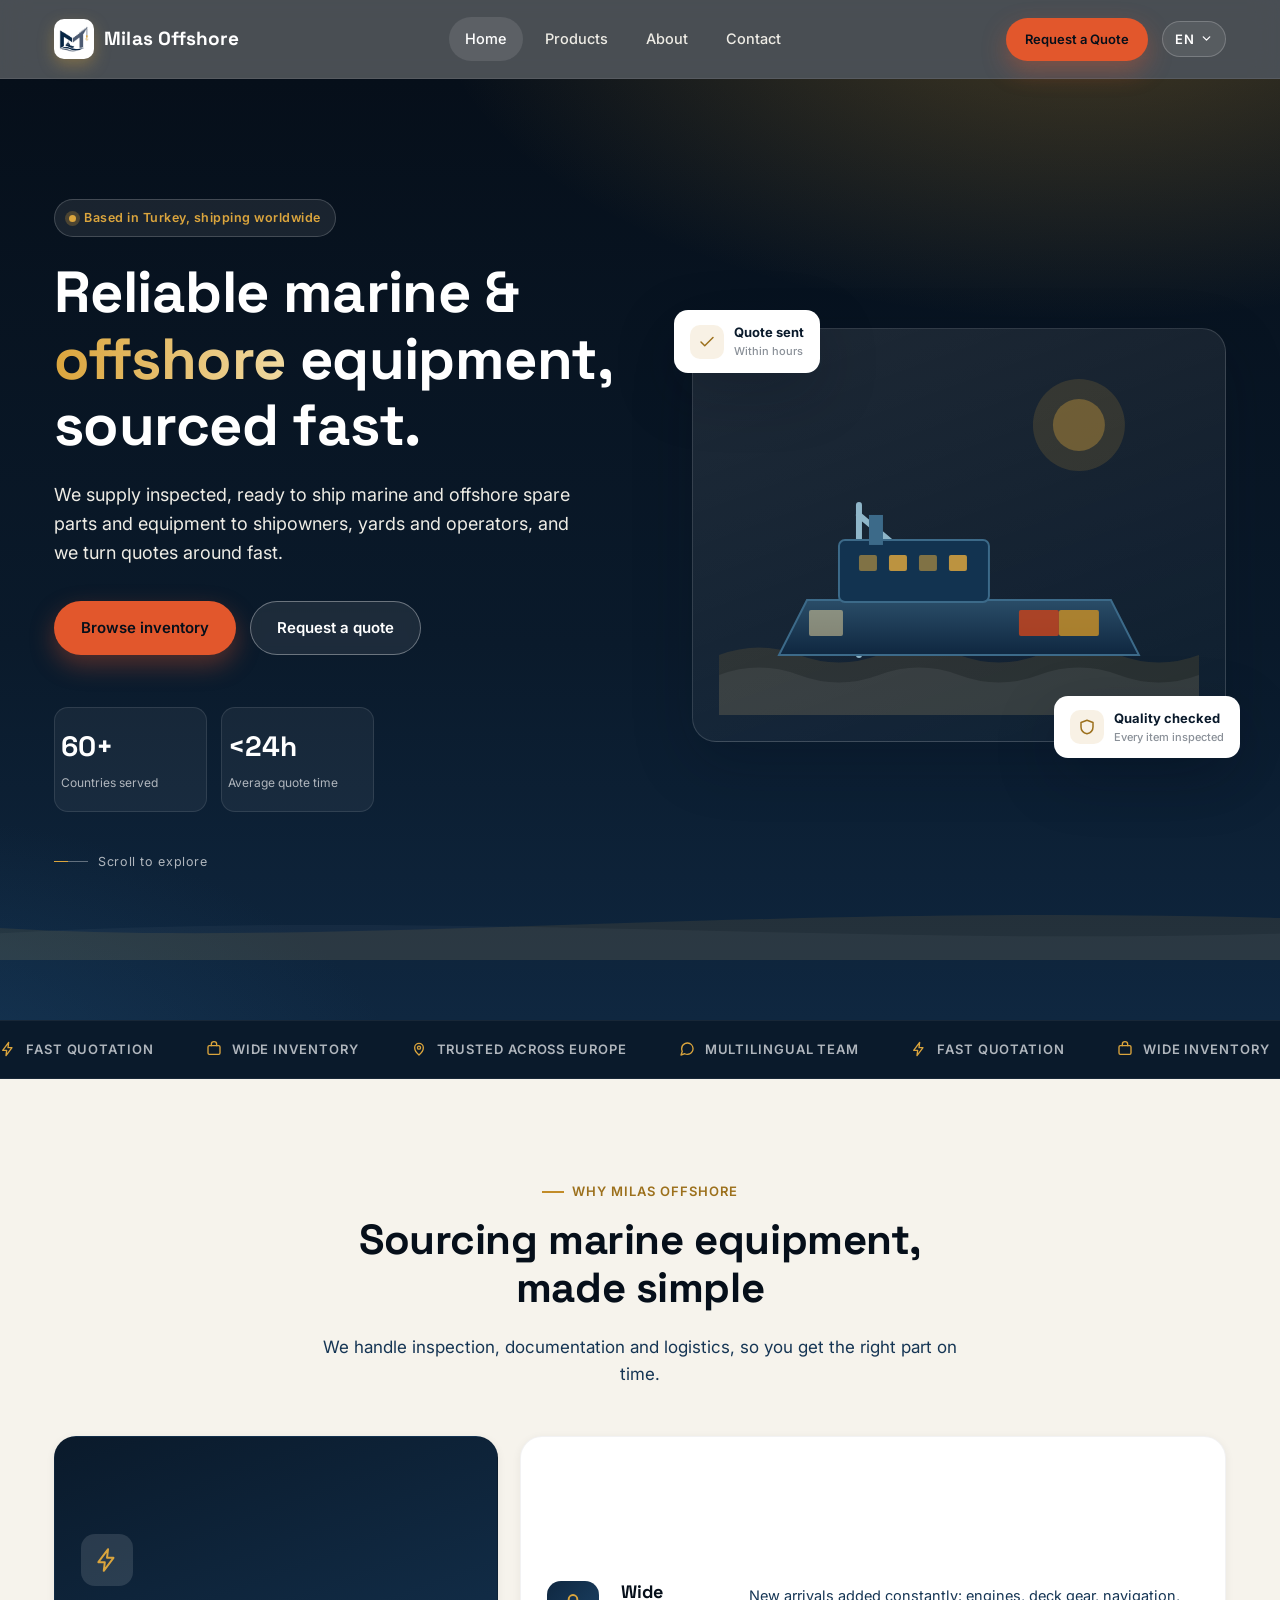
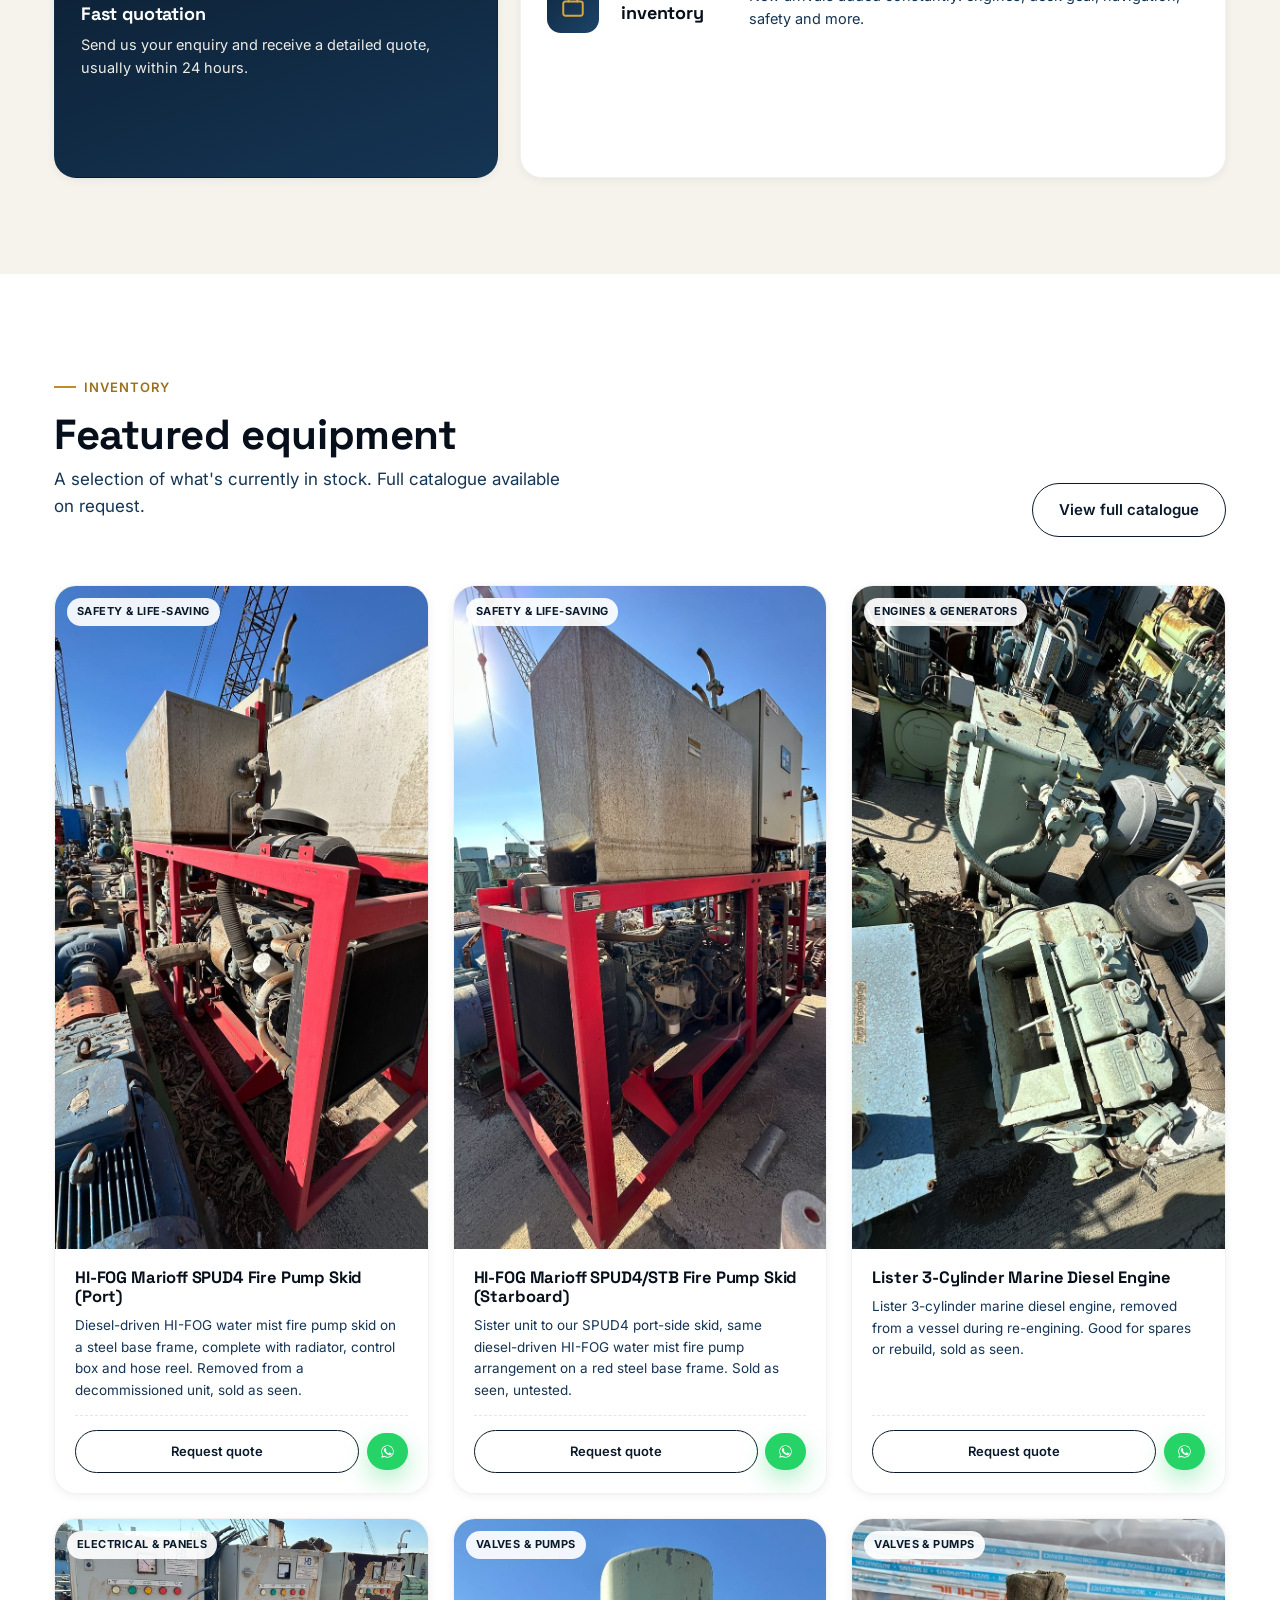
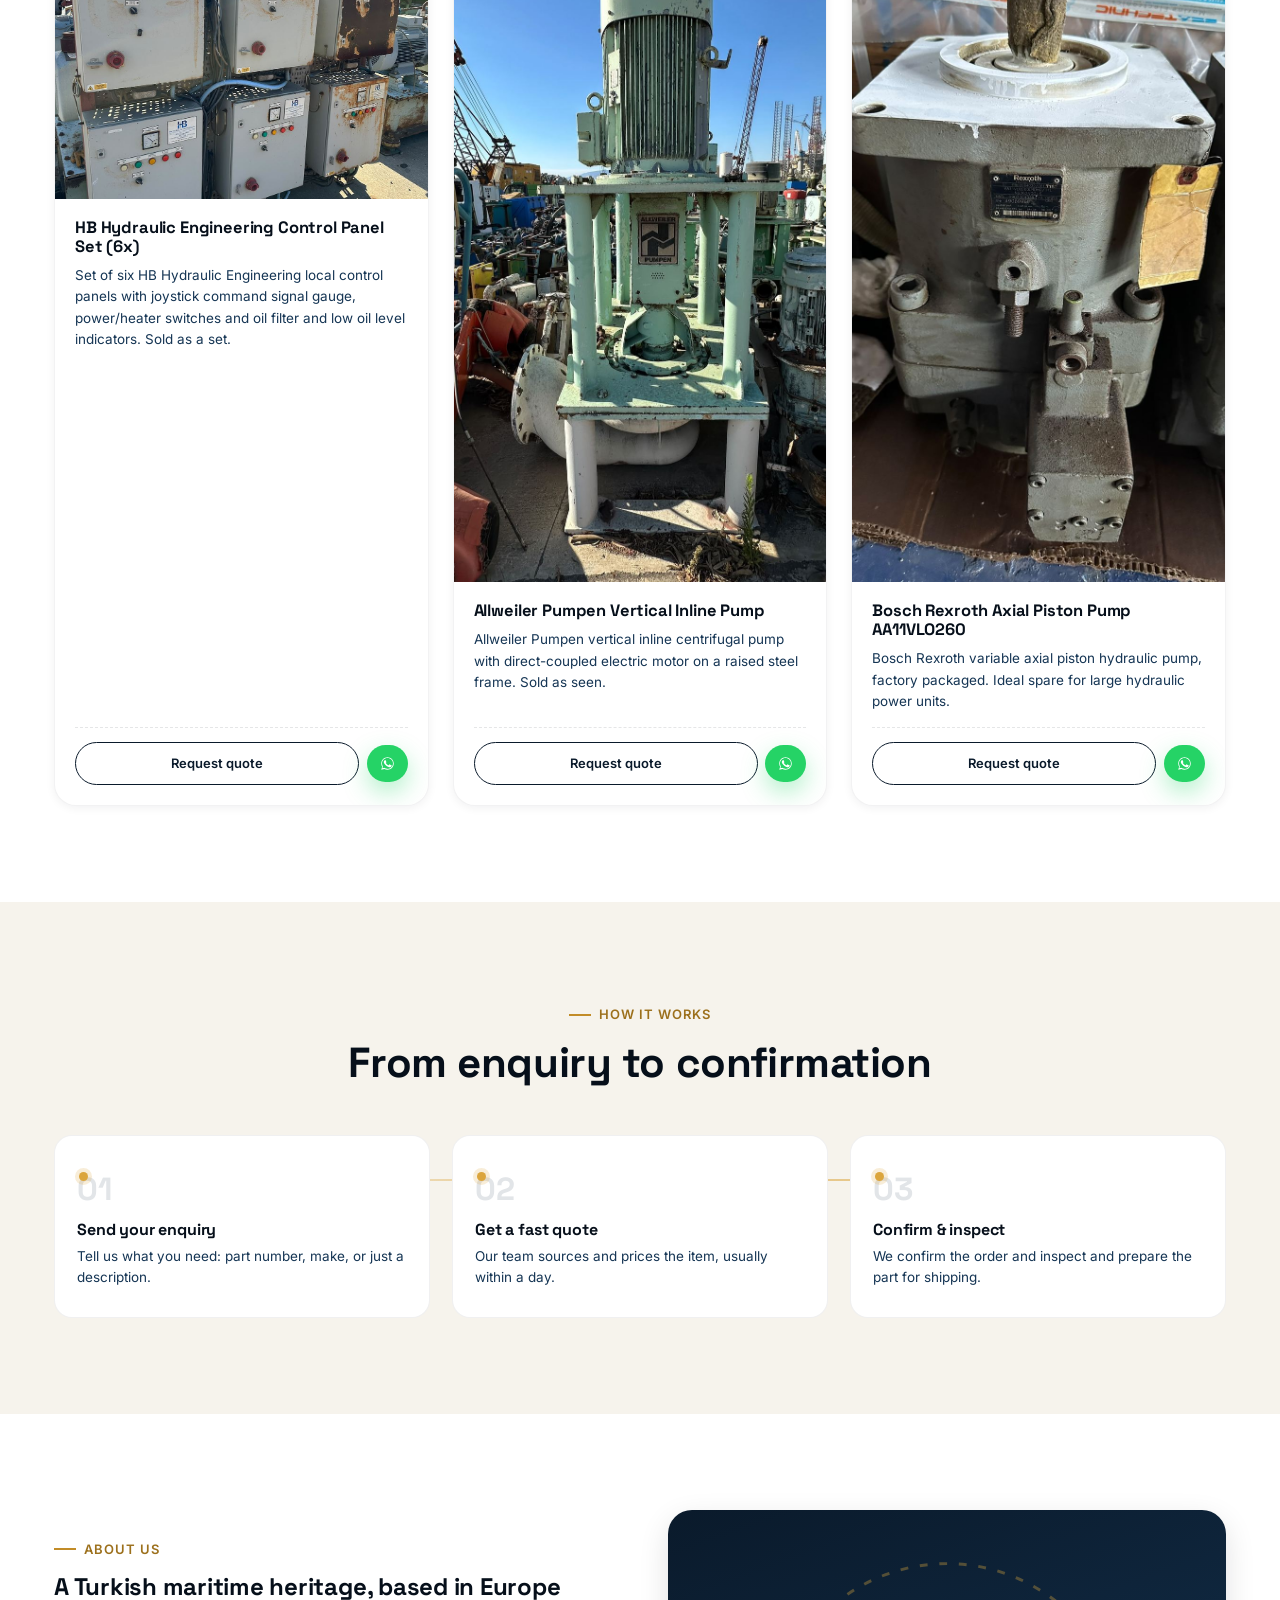
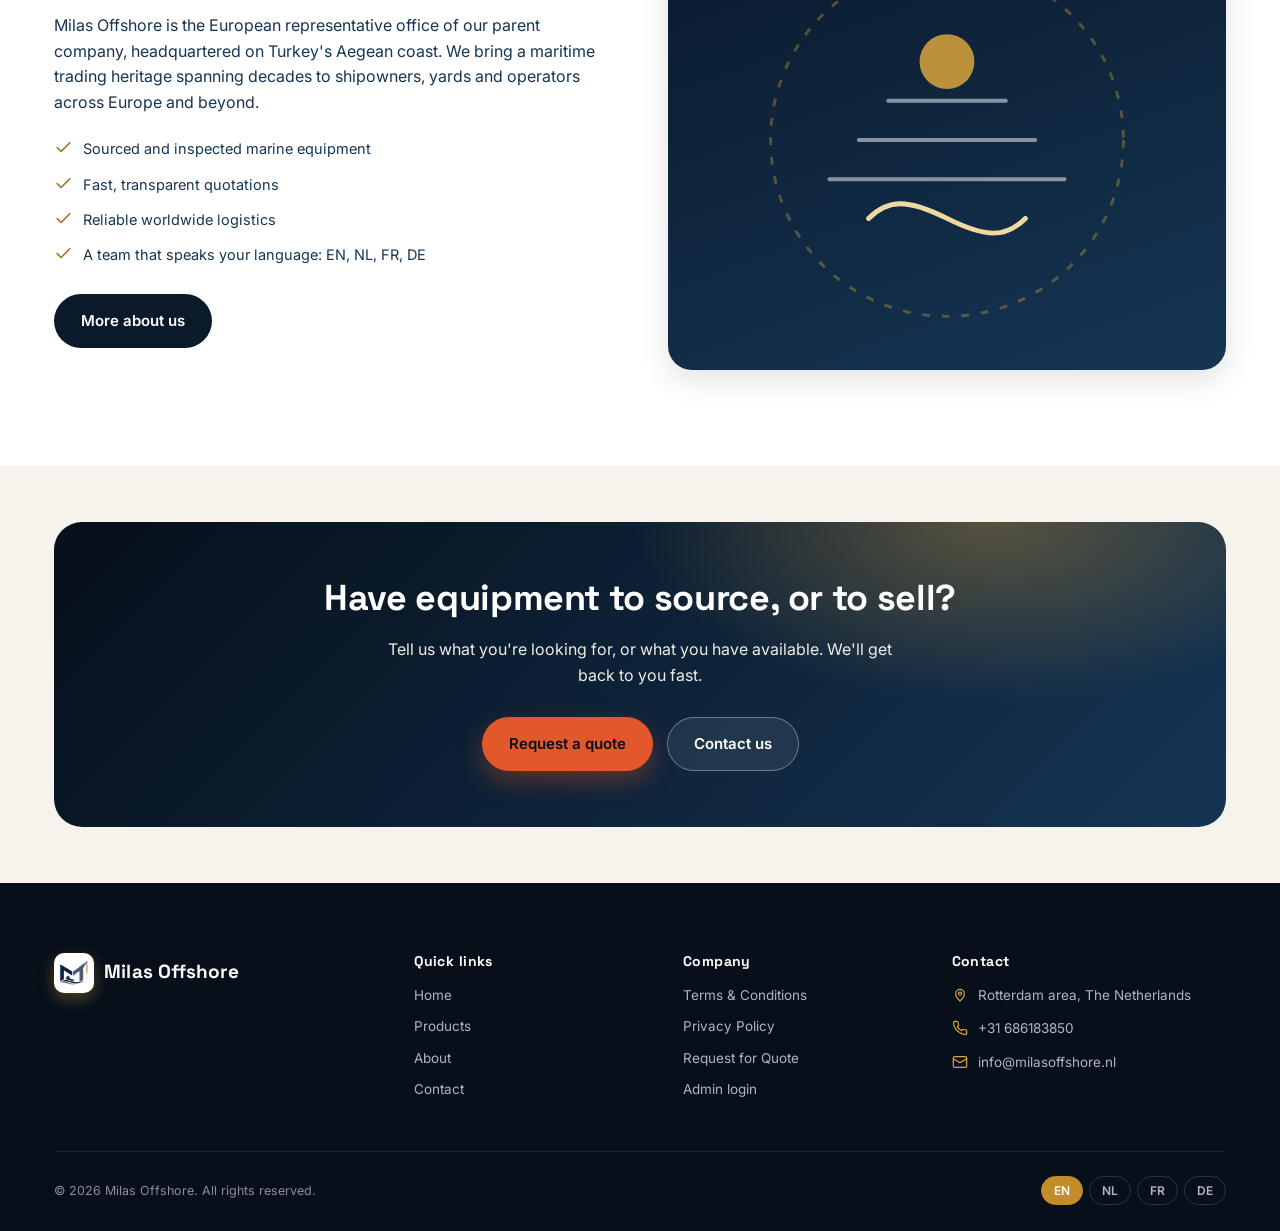
==== commit 345faf1b: "Remove Inspected equipment feature card from homepage" ====
--- a/index.html
+++ b/index.html
@@ -154,11 +154,6 @@
         <p data-i18n="features.f1_d">Send us your enquiry and receive a detailed quote, usually within 24 hours.</p>
       </div>
       <div class="feature-card feature-card-wide reveal">
-        <div class="feature-ico"><svg viewBox="0 0 24 24" fill="none" stroke="currentColor" stroke-width="1.8"><path d="M12 3l8 3v6c0 4.5-3.2 7.8-8 9-4.8-1.2-8-4.5-8-9V6l8-3z" stroke-linejoin="round"/></svg></div>
-        <h3 data-i18n="features.f3_t">Inspected equipment</h3>
-        <p data-i18n="features.f3_d">Every part is checked and documented before it leaves our warehouse.</p>
-      </div>
-      <div class="feature-card feature-card-wide reveal">
         <div class="feature-ico"><svg viewBox="0 0 24 24" fill="none" stroke="currentColor" stroke-width="1.8"><rect x="3" y="7" width="18" height="13" rx="2"/><path d="M8 7V5a4 4 0 018 0v2" stroke-linecap="round"/></svg></div>
         <h3 data-i18n="features.f4_t">Wide inventory</h3>
         <p data-i18n="features.f4_d">New arrivals added constantly: engines, deck gear, navigation, safety and more.</p>
--- a/css/style.css
+++ b/css/style.css
@@ -533,6 +533,7 @@
 .feature-card-lg p{ color:var(--steel-100); }
 .feature-card-lg .feature-ico{ background:rgba(255,255,255,.12); color:var(--teal-400); }
 .feature-card-wide{ grid-column:2 / 4; display:flex; align-items:center; gap:22px; }
+.feature-card-wide:last-child{ grid-row:1 / 3; }
 .feature-card-wide .feature-ico{ margin-bottom:0; flex-shrink:0; }
 @media (max-width:960px){
   .features-grid{ grid-template-columns:1fr 1fr; }
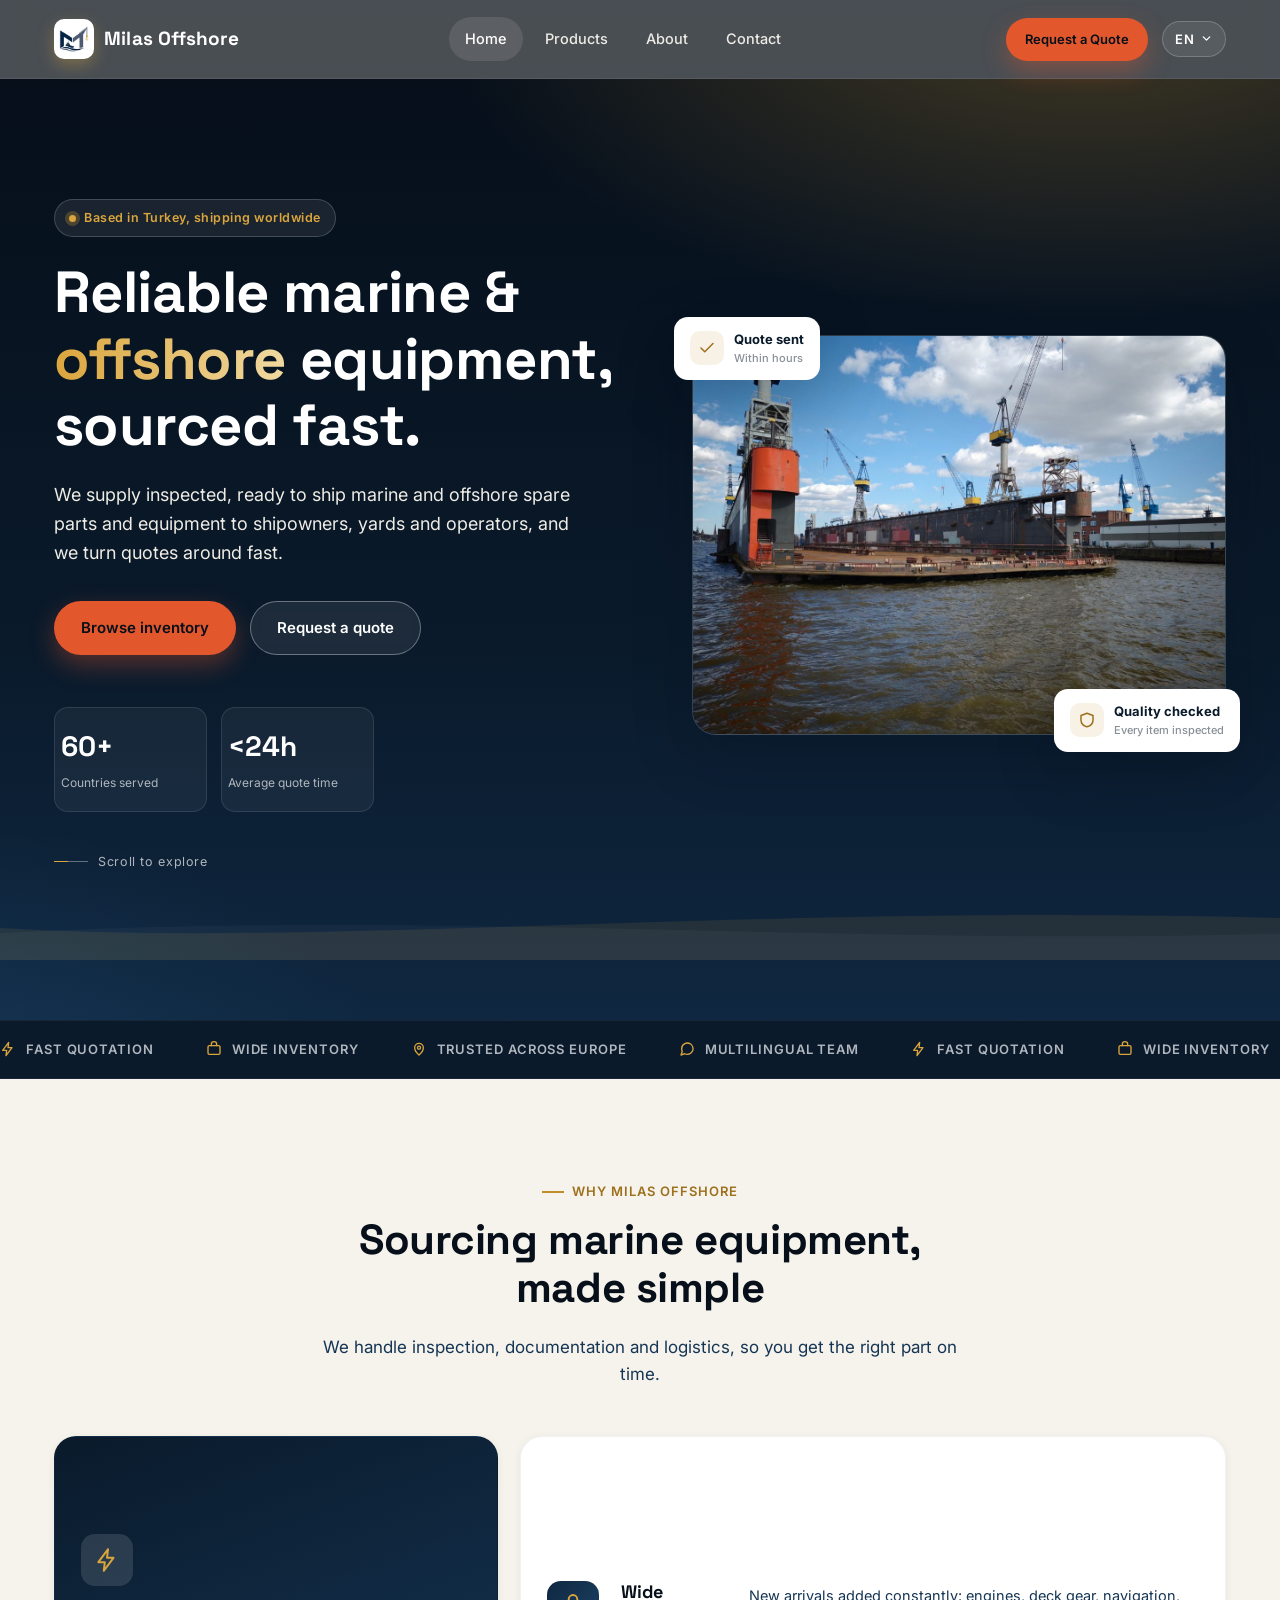
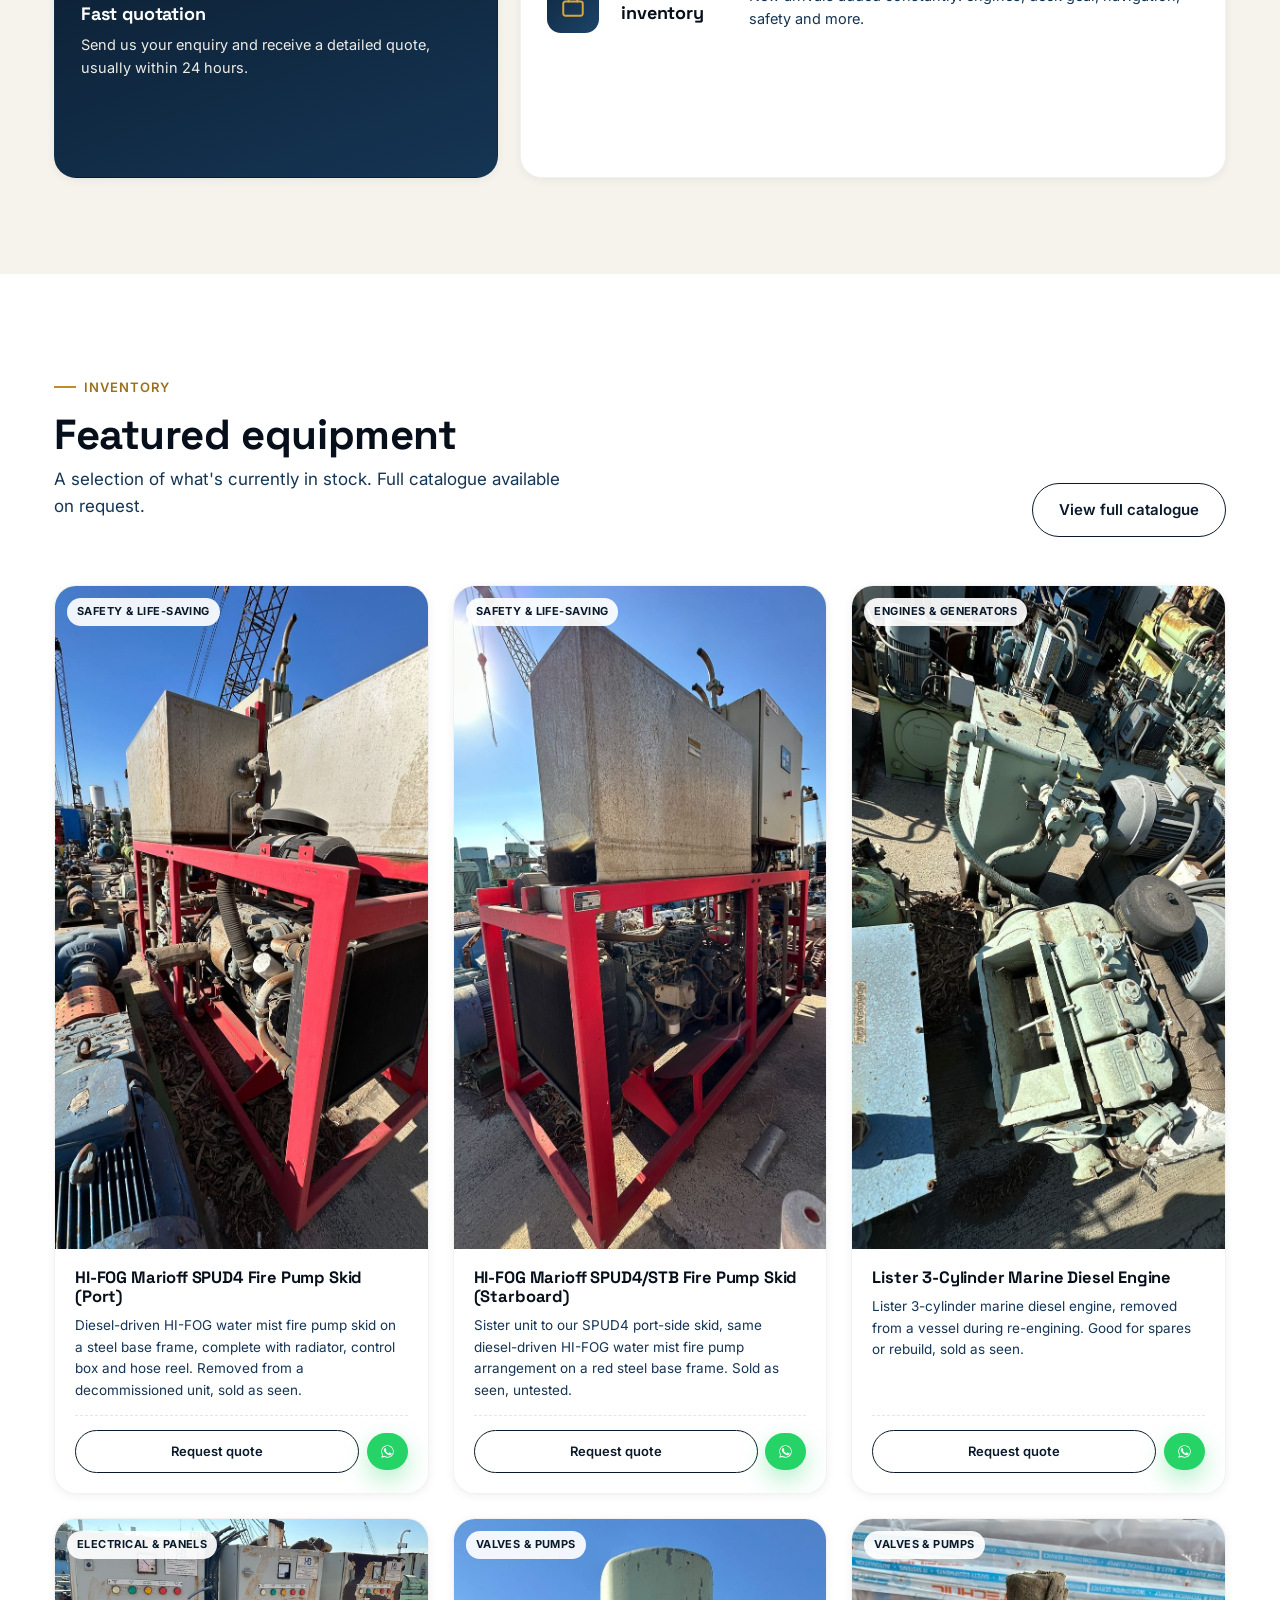
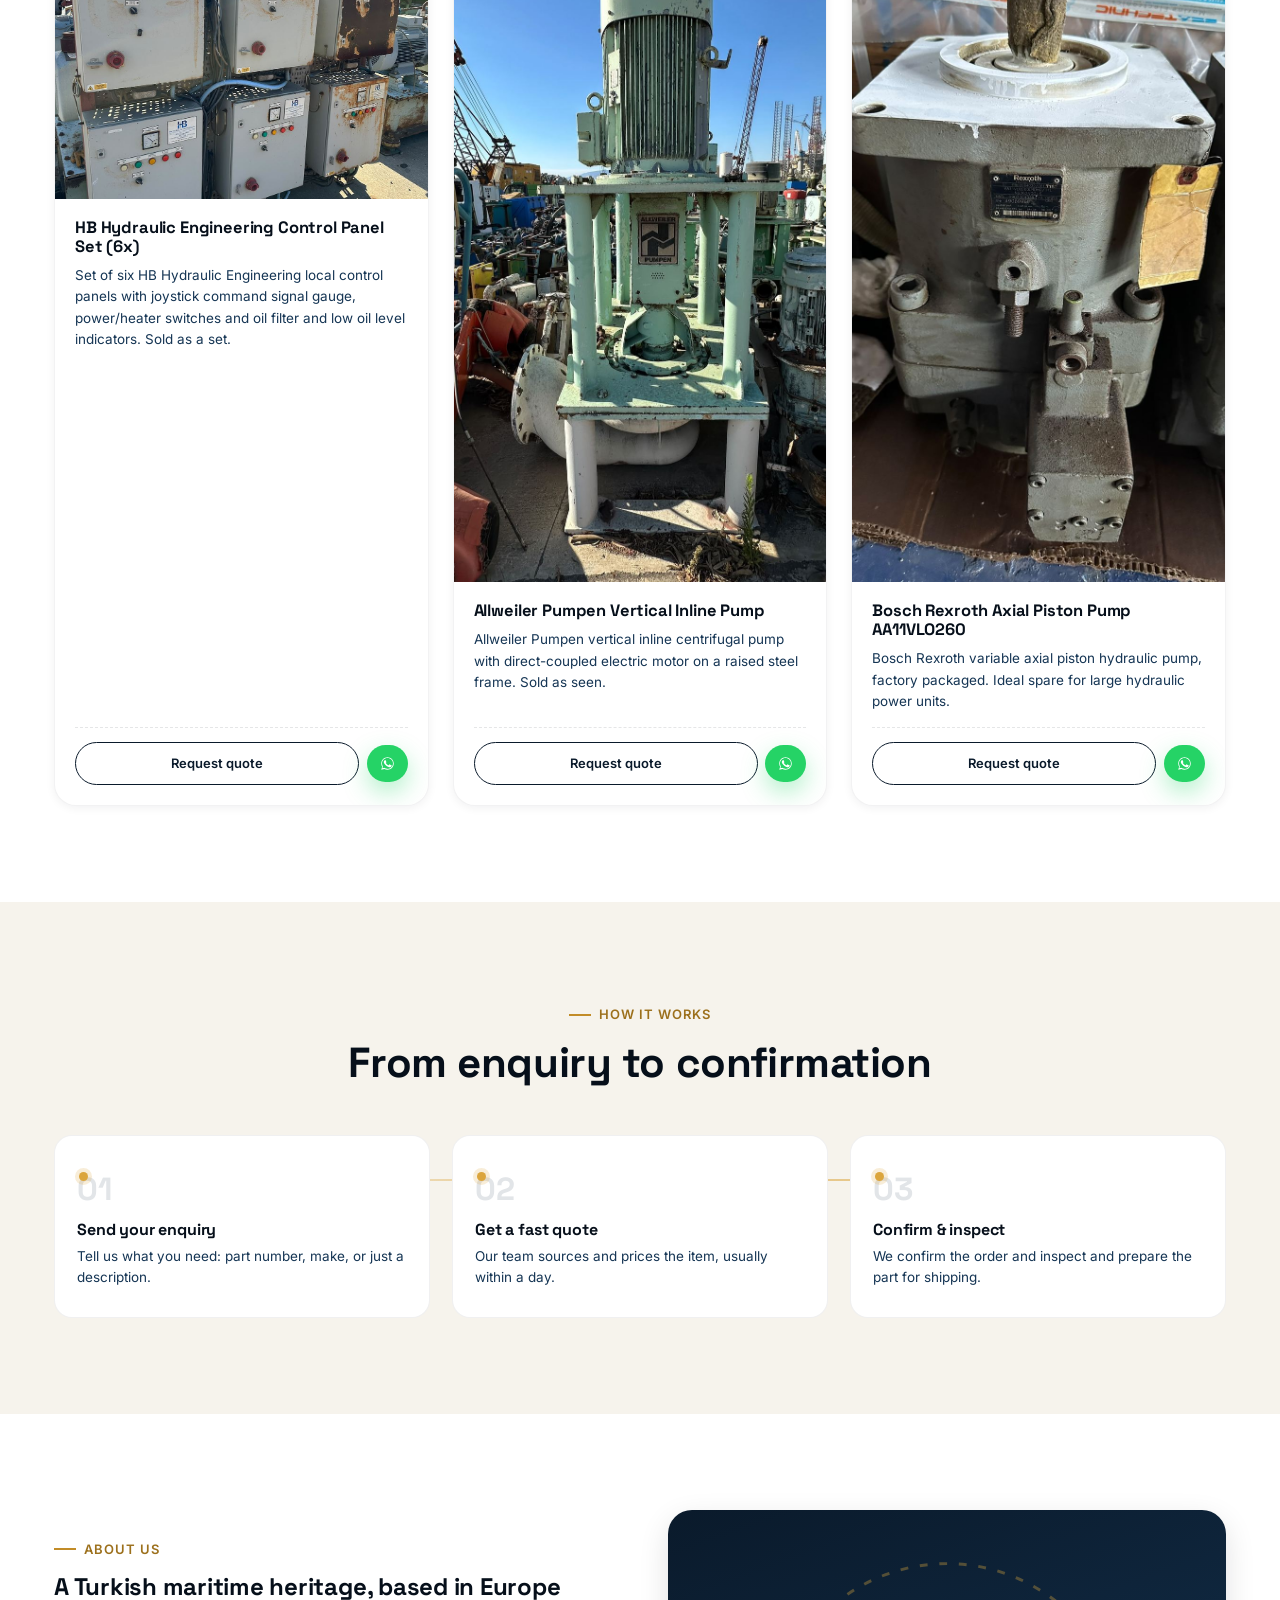
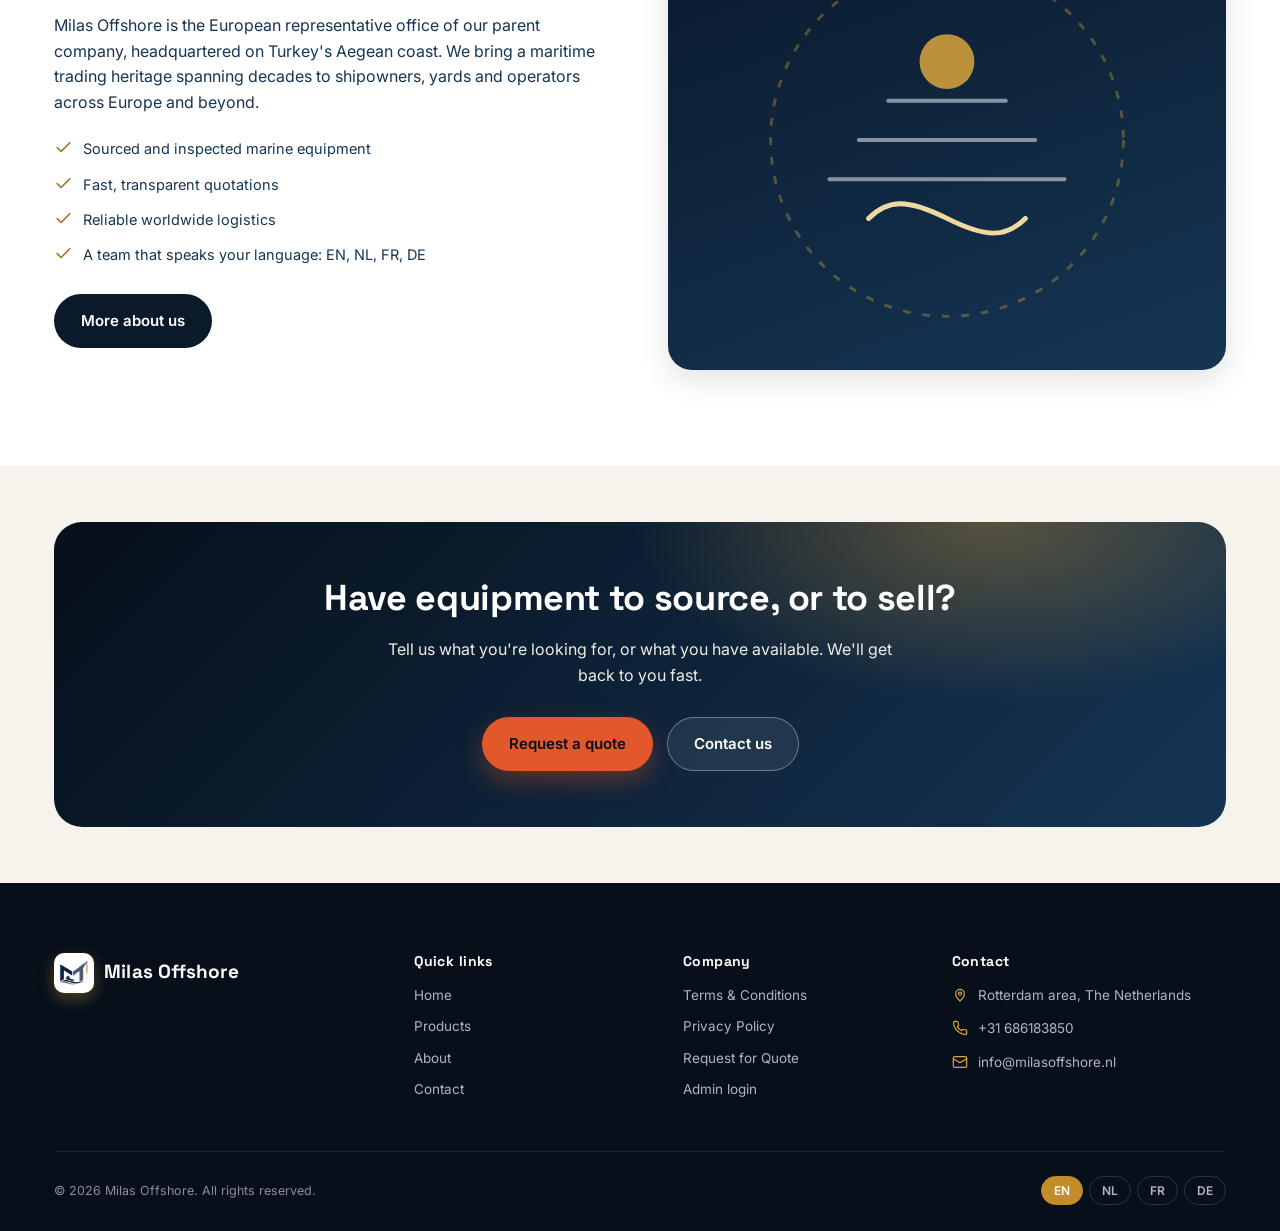
==== commit a10fe8b6: "Replace hero SVG illustration with trimmed vessel video" ====
--- a/index.html
+++ b/index.html
@@ -75,40 +75,10 @@
     </div>
 
     <div class="hero-visual">
-      <div class="hero-panel" data-tilt-target>
-        <svg viewBox="0 0 480 360" xmlns="http://www.w3.org/2000/svg">
-          <defs>
-            <linearGradient id="hullGrad" x1="0" y1="0" x2="0" y2="1">
-              <stop offset="0" stop-color="#2a4d68"/><stop offset="1" stop-color="#0f2740"/>
-            </linearGradient>
-          </defs>
-          <circle class="pulse-ring" cx="360" cy="70" r="46" fill="rgba(219,165,61,.15)"/>
-          <circle cx="360" cy="70" r="26" fill="rgba(219,165,61,.35)"/>
-          <!-- ambient waves (looping) -->
-          <g class="wave-loop wave-loop-a">
-            <path d="M0 300 Q40 285 80 300 T160 300 T240 300 T320 300 T400 300 T480 300 T560 300 T640 300 T720 300 T800 300 T880 300 T960 300 V360 H0 Z" fill="rgba(219,165,61,.12)"/>
-          </g>
-          <g class="wave-loop wave-loop-b">
-            <path d="M0 320 Q40 305 80 320 T160 320 T240 320 T320 320 T400 320 T480 320 T560 320 T640 320 T720 320 T800 320 T880 320 T960 320 V360 H0 Z" fill="rgba(255,255,255,.06)"/>
-          </g>
-          <!-- ship group: gently bobs on the waves -->
-          <g class="ship-bob">
-            <path d="M140 300V150" stroke="#8fb6c9" stroke-width="6" stroke-linecap="round"/>
-            <path d="M140 160 L235 240" stroke="#8fb6c9" stroke-width="6" stroke-linecap="round"/>
-            <path d="M235 240 L235 270" stroke="#dba53d" stroke-width="4" stroke-linecap="round"/>
-            <rect x="222" y="268" width="26" height="18" rx="3" fill="#dba53d"/>
-            <path d="M60 300 L420 300 L392 245 L88 245 Z" fill="url(#hullGrad)" stroke="#3c6a89" stroke-width="2"/>
-            <rect x="120" y="185" width="150" height="62" rx="6" fill="#123350" stroke="#3c6a89" stroke-width="2"/>
-            <rect class="cabin-light" x="140" y="200" width="18" height="16" rx="2" fill="#dba53d" opacity=".55"/>
-            <rect class="cabin-light" x="170" y="200" width="18" height="16" rx="2" fill="#dba53d" opacity=".85" style="animation-delay:.4s"/>
-            <rect class="cabin-light" x="200" y="200" width="18" height="16" rx="2" fill="#dba53d" opacity=".55" style="animation-delay:.8s"/>
-            <rect class="cabin-light" x="230" y="200" width="18" height="16" rx="2" fill="#dba53d" opacity=".85" style="animation-delay:1.2s"/>
-            <rect x="150" y="160" width="14" height="30" fill="#3c6a89"/>
-            <rect x="300" y="255" width="40" height="26" rx="2" fill="#c2431e" opacity=".85"/>
-            <rect x="340" y="255" width="40" height="26" rx="2" fill="#c28c28" opacity=".85"/>
-            <rect x="90" y="255" width="34" height="26" rx="2" fill="#f0d9a0" opacity=".5"/>
-          </g>
-        </svg>
+      <div class="hero-panel hero-panel-video" data-tilt-target>
+        <video class="hero-video" autoplay muted loop playsinline preload="auto" poster="images/about-shipyard.jpg">
+          <source src="images/hero-video.mp4" type="video/mp4">
+        </video>
       </div>
       <div class="hero-float f1">
         <span class="ico"><svg viewBox="0 0 24 24" fill="none" stroke="currentColor" stroke-width="2"><path d="M20 6L9 17l-5-5" stroke-linecap="round" stroke-linejoin="round"/></svg></span>
--- a/css/style.css
+++ b/css/style.css
@@ -222,6 +222,8 @@
   border:1px solid rgba(255,255,255,.14); padding:26px; box-shadow:var(--shadow-lg);
 }
 .hero-panel svg{ width:100%; height:auto; display:block; }
+.hero-panel-video{ padding:0; overflow:hidden; aspect-ratio:4/3; }
+.hero-video{ width:100%; height:100%; object-fit:cover; display:block; }
 .hero-float{
   position:absolute; padding:12px 16px; border-radius:14px; background:var(--white); color:var(--navy-900);
   box-shadow:var(--shadow-lg); display:flex; align-items:center; gap:10px; font-size:13px; font-weight:700;
@@ -335,20 +337,68 @@
   display:flex; align-items:center; justify-content:center; min-height:320px; box-shadow:var(--shadow-md);
 }
 .split-art svg{ width:80%; height:auto; }
+.split-art-photo{ padding:0; overflow:hidden; }
+.split-art-photo img{ width:100%; height:100%; min-height:320px; object-fit:cover; display:block; }
+
+/* ---------------- Team ---------------- */
+.team-grid{ display:grid; grid-template-columns:repeat(auto-fit,minmax(220px,240px)); gap:32px; justify-content:center; }
+.team-card{ text-align:center; }
+.team-card-photo{
+  width:200px; height:200px; margin:0 auto 20px; border-radius:50%; overflow:hidden;
+  box-shadow:var(--shadow-md); border:4px solid var(--white);
+}
+.team-card-photo img{ width:100%; height:100%; object-fit:cover; display:block; }
+.team-card-name{ font-size:19px; margin-bottom:2px; }
+.team-card-role{ font-size:14px; color:var(--teal-600); font-weight:600; margin:0; }
 
 .detail-gallery-main{
   border-radius:24px; overflow:hidden; background:var(--navy-950); box-shadow:var(--shadow-md);
-  aspect-ratio:4/3; display:flex; align-items:center; justify-content:center;
-}
-.detail-gallery-main img{ width:100%; height:100%; object-fit:cover; display:block; }
+  aspect-ratio:4/3; display:flex; align-items:center; justify-content:center; cursor:zoom-in;
+}
+.detail-gallery-main img{ width:100%; height:100%; object-fit:contain; display:block; }
 .detail-gallery-thumbs{ display:flex; gap:10px; margin-top:12px; flex-wrap:wrap; }
 .detail-gallery-thumb{
   width:64px; height:64px; border-radius:10px; overflow:hidden; padding:0; border:2px solid transparent;
   background:var(--navy-950); cursor:pointer; opacity:.65; transition:opacity .2s ease, border-color .2s ease;
 }
-.detail-gallery-thumb img{ width:100%; height:100%; object-fit:cover; display:block; }
+.detail-gallery-thumb img{ width:100%; height:100%; object-fit:contain; display:block; }
 .detail-gallery-thumb:hover{ opacity:.9; }
 .detail-gallery-thumb.is-active{ opacity:1; border-color:var(--teal-500); }
+
+/* ---------------- Lightbox ---------------- */
+.lightbox{
+  position:fixed; inset:0; z-index:200; background:rgba(6,15,26,.92); display:flex;
+  align-items:center; justify-content:center; padding:40px; opacity:0; pointer-events:none;
+  transition:opacity .2s ease;
+}
+.lightbox.show{ opacity:1; pointer-events:auto; }
+.lightbox-img{ max-width:100%; max-height:100%; object-fit:contain; border-radius:8px; box-shadow:var(--shadow-lg); }
+.lightbox-close{
+  position:absolute; top:22px; right:22px; width:44px; height:44px; border-radius:50%; border:none;
+  background:rgba(255,255,255,.1); color:#fff; display:flex; align-items:center; justify-content:center;
+  cursor:pointer; transition:background .2s ease;
+}
+.lightbox-close:hover{ background:rgba(255,255,255,.2); }
+.lightbox-close svg{ width:20px; height:20px; }
+.lightbox-nav{
+  position:absolute; top:50%; transform:translateY(-50%); width:52px; height:52px; border-radius:50%;
+  border:none; background:rgba(255,255,255,.1); color:#fff; display:flex; align-items:center; justify-content:center;
+  cursor:pointer; transition:background .2s ease; z-index:1;
+}
+.lightbox-nav:hover{ background:rgba(255,255,255,.2); }
+.lightbox-nav svg{ width:26px; height:26px; }
+.lightbox-prev{ left:22px; }
+.lightbox-next{ right:22px; }
+.lightbox-counter{
+  position:absolute; bottom:22px; left:50%; transform:translateX(-50%); color:rgba(255,255,255,.75);
+  font-size:13px; letter-spacing:.04em; font-variant-numeric:tabular-nums;
+}
+@media (max-width:640px){
+  .lightbox{ padding:16px; }
+  .lightbox-nav{ width:42px; height:42px; }
+  .lightbox-prev{ left:8px; }
+  .lightbox-next{ right:8px; }
+}
 
 .checklist{ display:flex; flex-direction:column; gap:12px; margin:22px 0 28px; }
 .checklist li{ display:flex; align-items:flex-start; gap:10px; font-size:14.5px; color:var(--navy-700); }
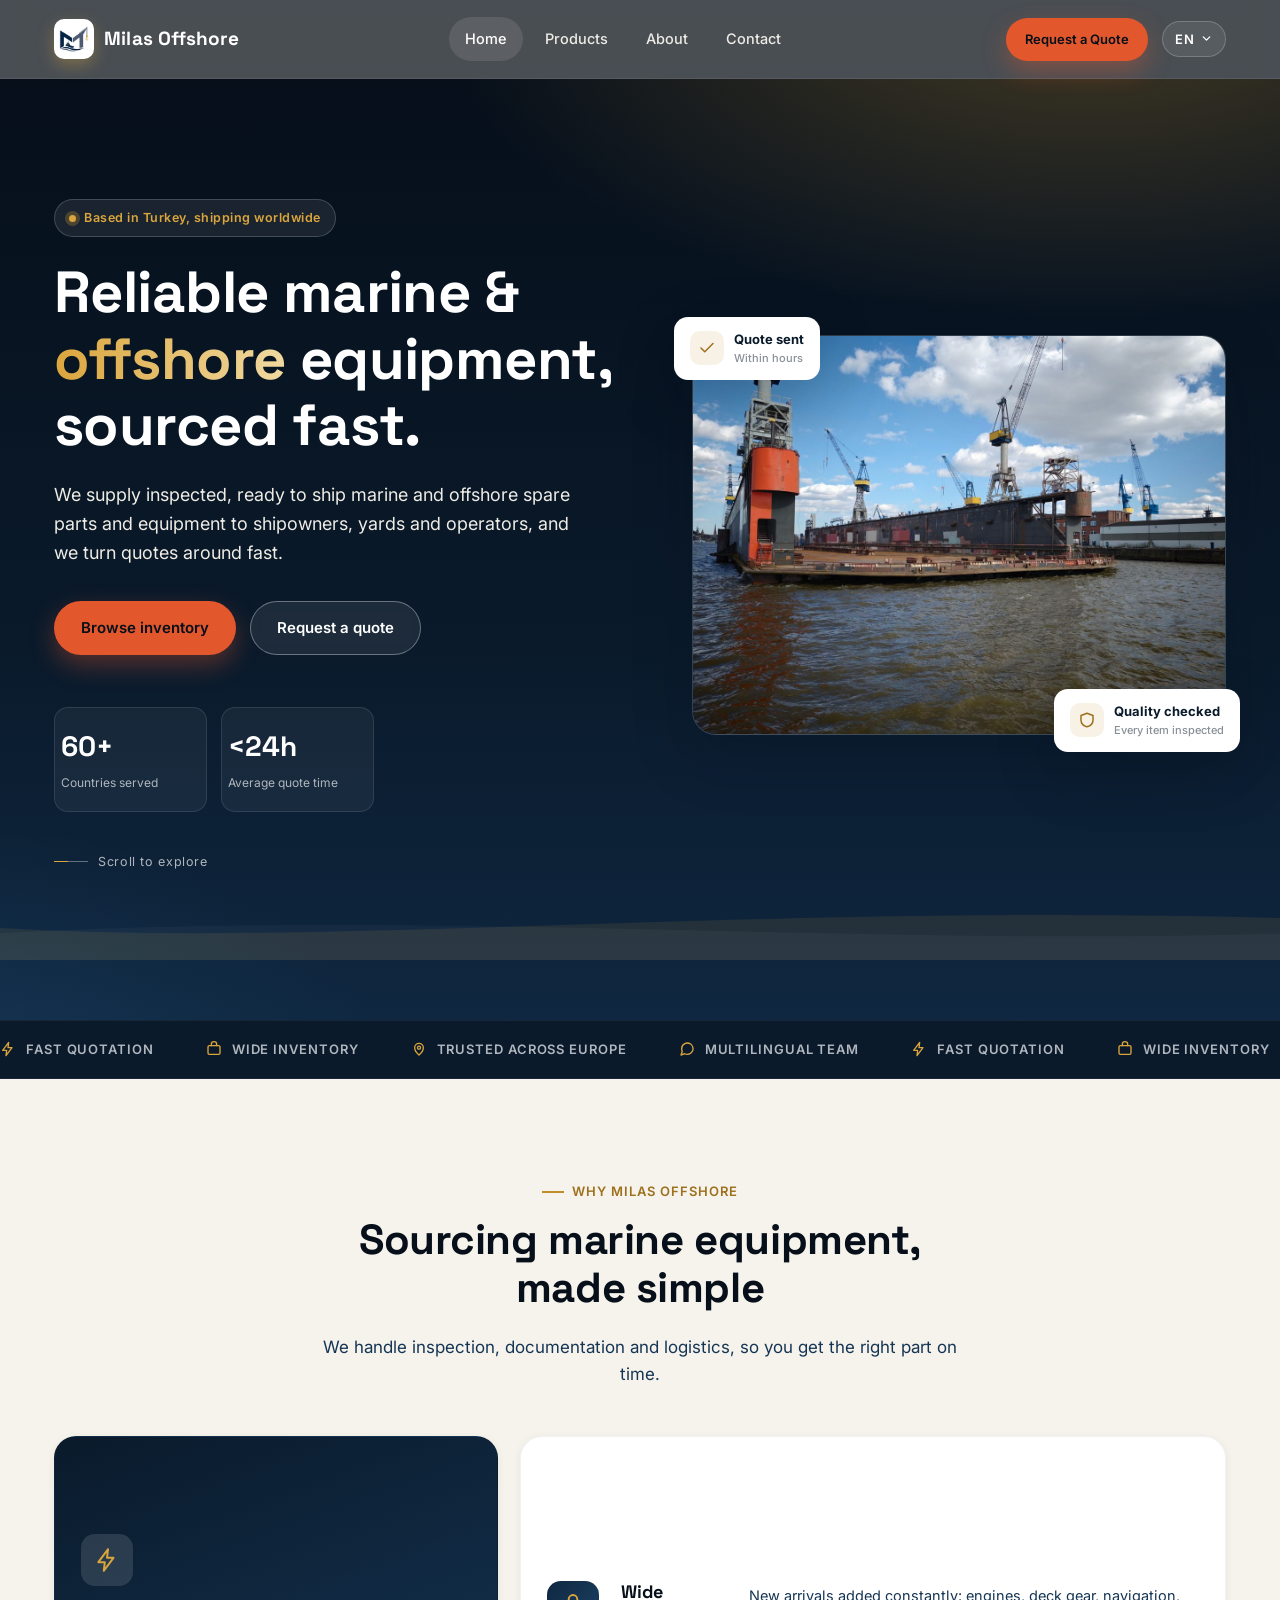
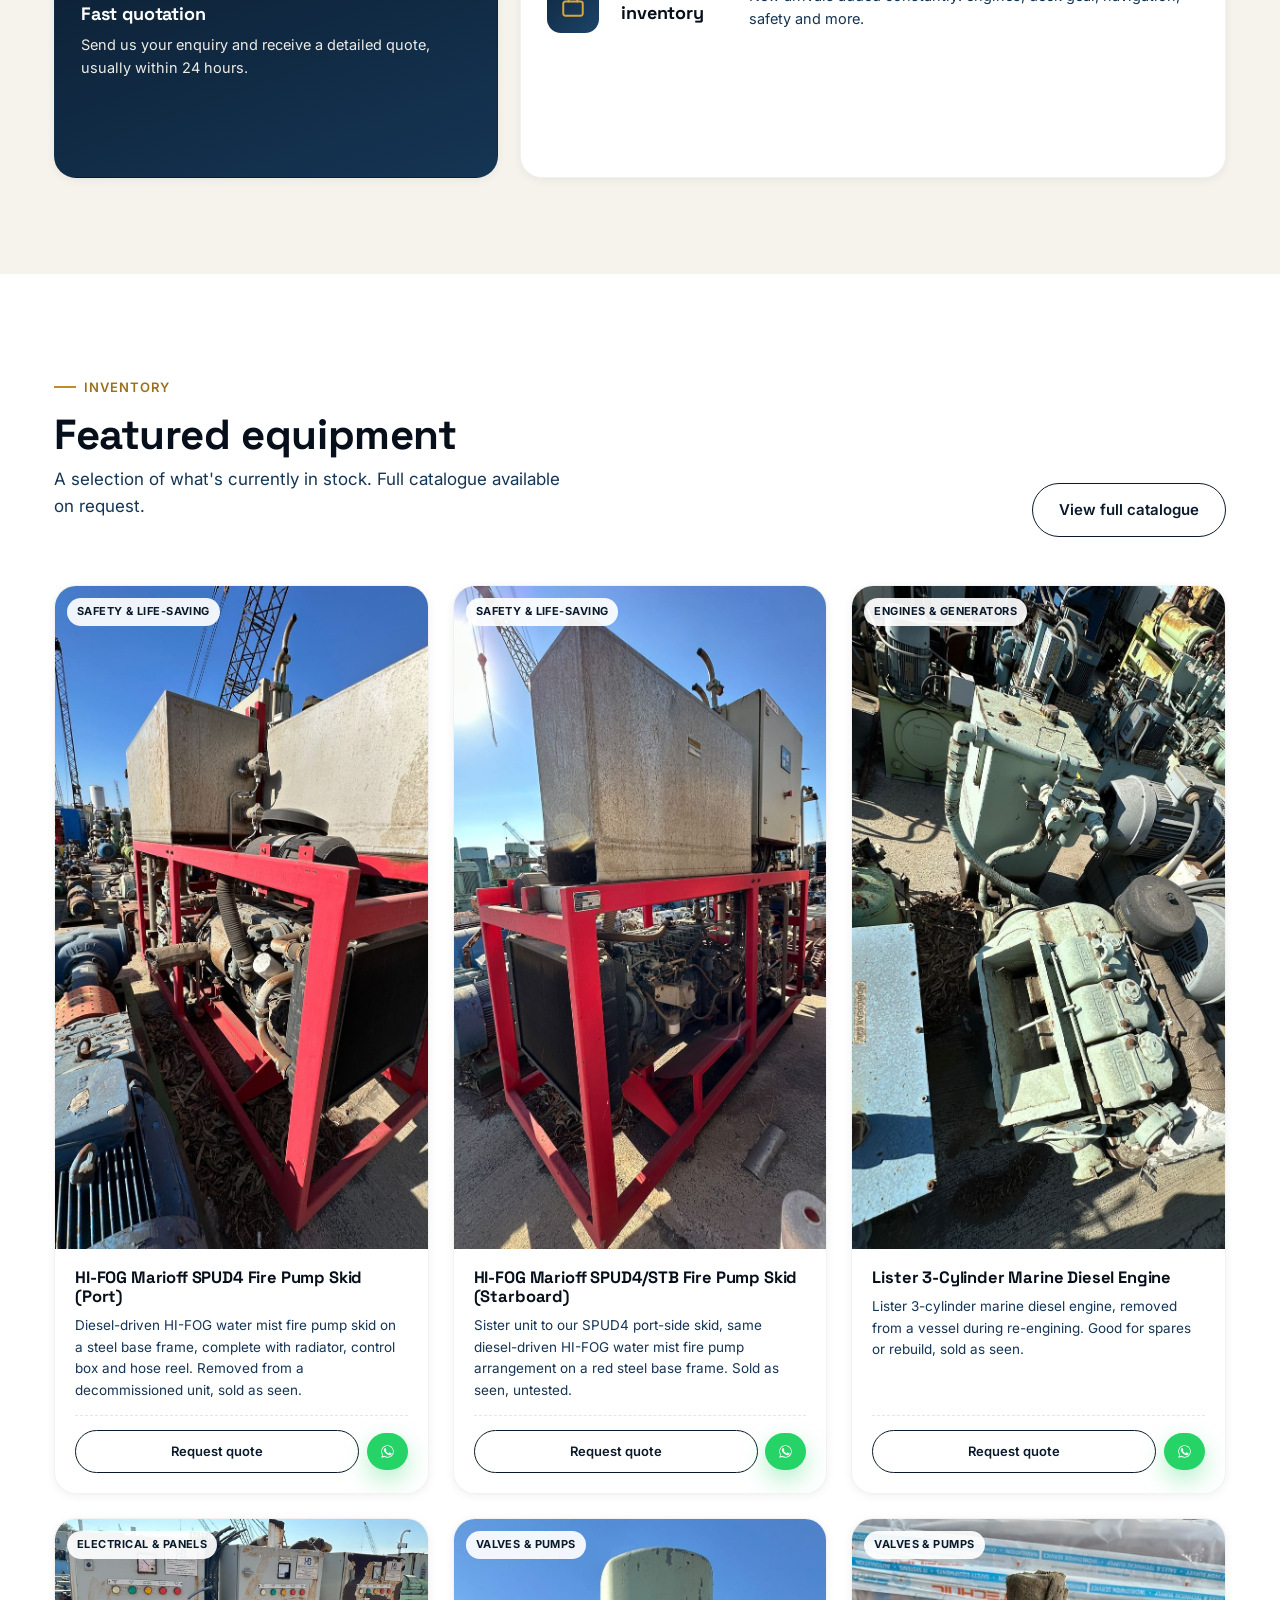
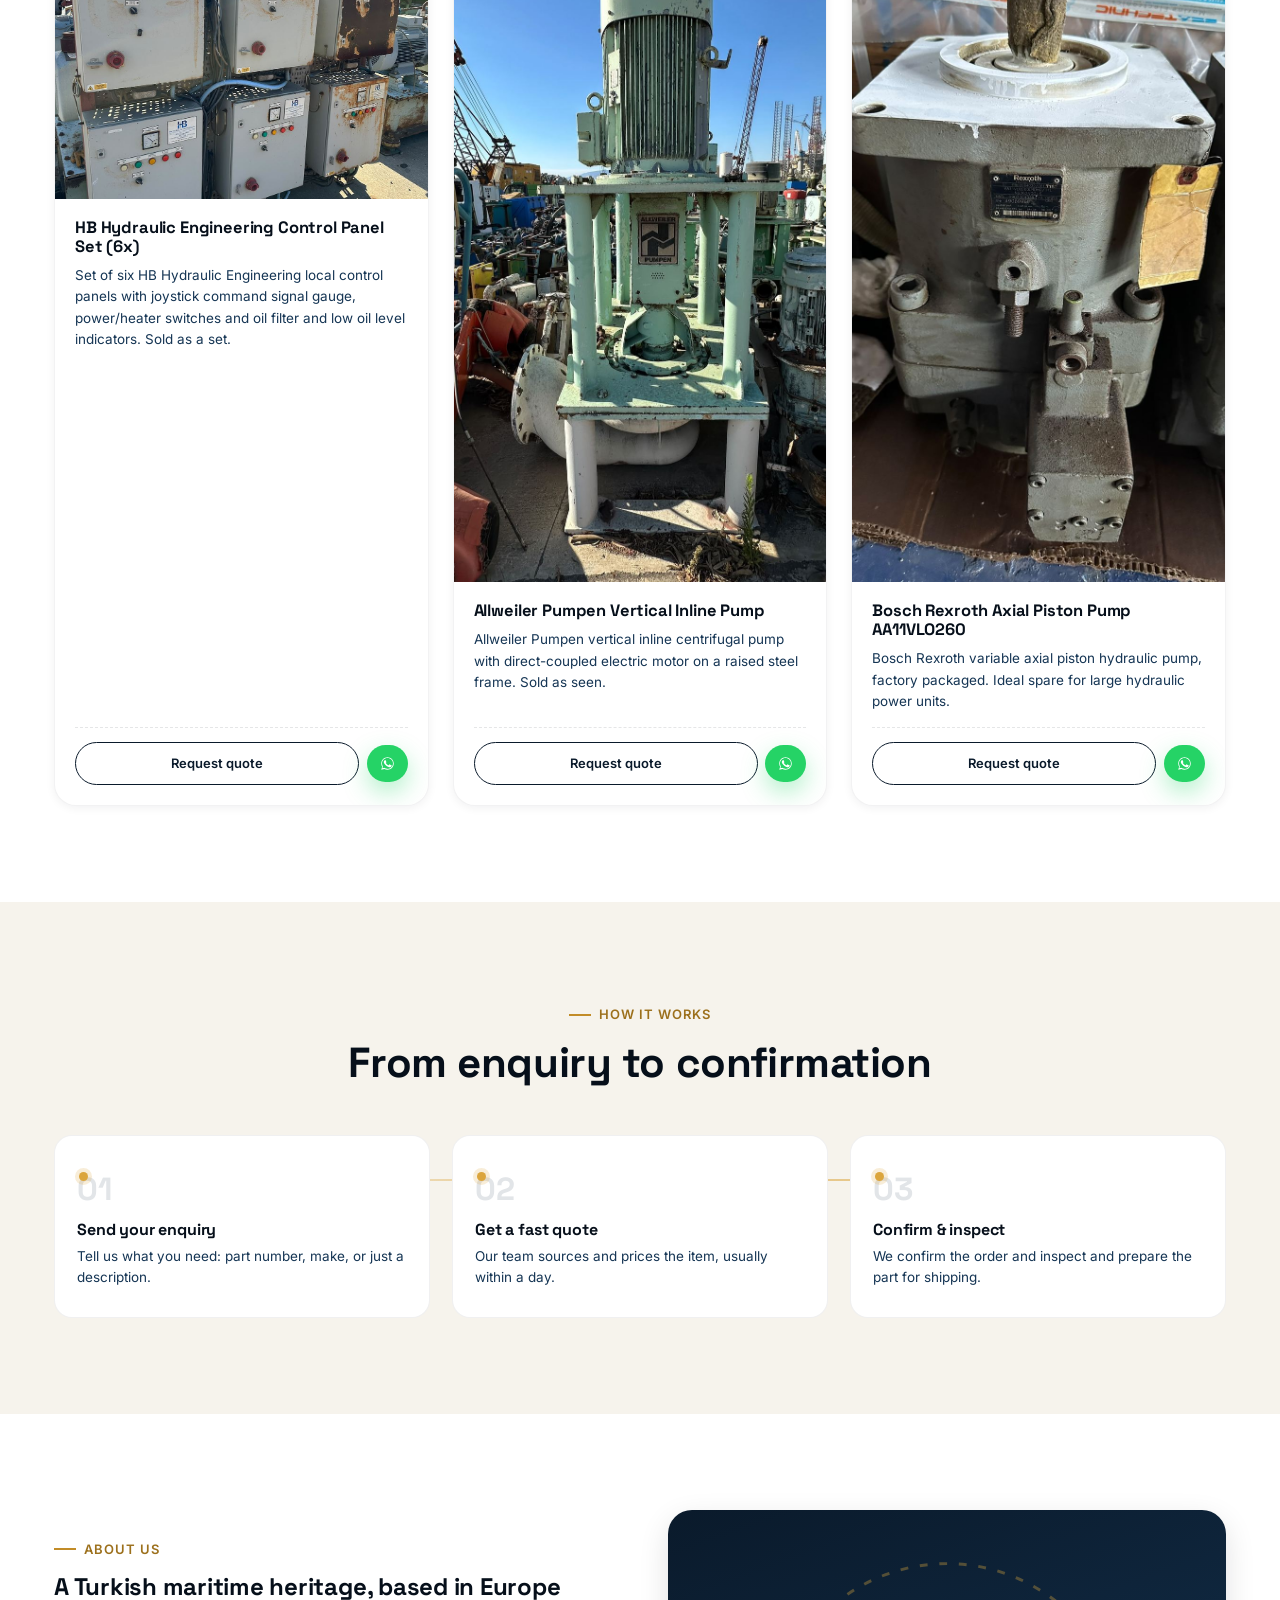
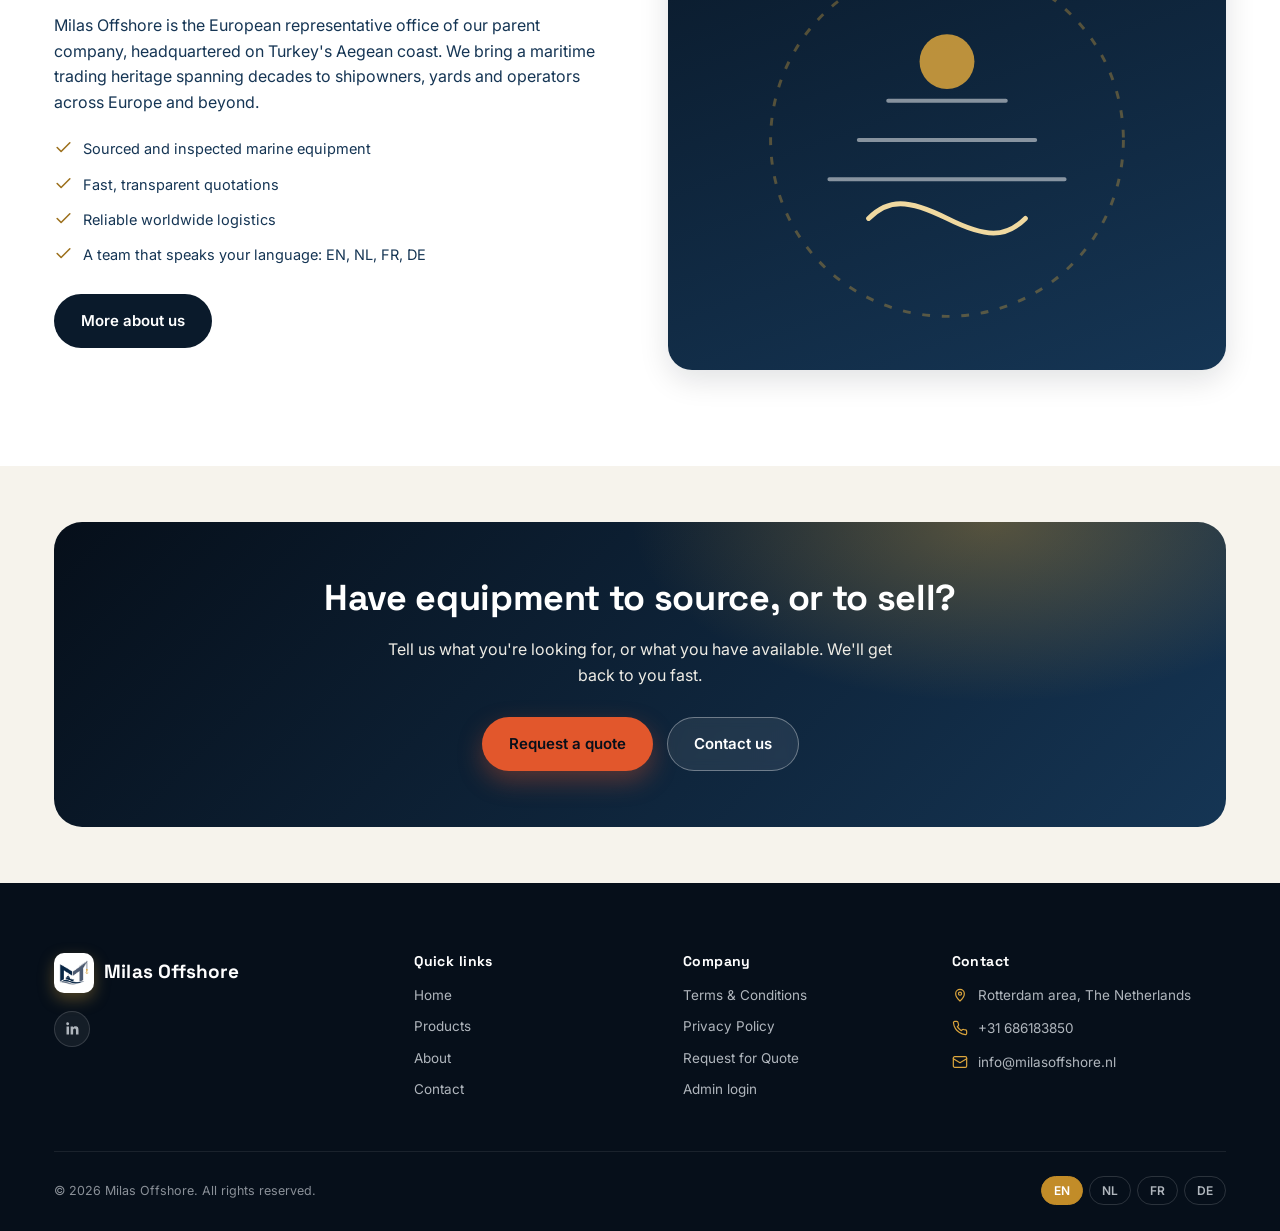
==== commit 174666b0: "Add LinkedIn footer link and SEO meta tags (OG, Twitter, JSON-LD, robots.txt, sitemap.xml)" ====
--- a/index.html
+++ b/index.html
@@ -5,6 +5,42 @@
 <meta name="viewport" content="width=device-width, initial-scale=1.0">
 <title data-i18n-title="meta_title">Milas Offshore | Marine & Offshore Equipment Supplier</title>
 <meta name="description" content="Turkey-based supplier of marine and offshore equipment and spare parts, shipped worldwide.">
+<meta name="keywords" content="marine equipment supplier, offshore equipment supplier, ship spare parts, marine spare parts, offshore spare parts, ship chandler, marine electrical panels, deck machinery, navigation equipment, valves and pumps marine">
+<link rel="canonical" href="https://milasoffshore.nl/">
+<meta property="og:type" content="website">
+<meta property="og:site_name" content="Milas Offshore">
+<meta property="og:title" content="Milas Offshore | Marine & Offshore Equipment Supplier">
+<meta property="og:description" content="Marine and offshore equipment and spare parts, supplied through our European office in the Netherlands.">
+<meta property="og:image" content="https://milasoffshore.nl/images/logo-full.png">
+<meta property="og:url" content="https://milasoffshore.nl/">
+<meta name="twitter:card" content="summary_large_image">
+<meta name="twitter:title" content="Milas Offshore | Marine & Offshore Equipment Supplier">
+<meta name="twitter:description" content="Marine and offshore equipment and spare parts, supplied through our European office in the Netherlands.">
+<meta name="twitter:image" content="https://milasoffshore.nl/images/logo-full.png">
+<script type="application/ld+json">
+{
+  "@context": "https://schema.org",
+  "@type": "Organization",
+  "name": "Milas Offshore",
+  "url": "https://milasoffshore.nl/",
+  "logo": "https://milasoffshore.nl/images/logo-full.png",
+  "description": "Marine and offshore equipment and spare parts supplier, shipped worldwide from our European office in the Netherlands.",
+  "address": {
+    "@type": "PostalAddress",
+    "addressRegion": "Rotterdam area",
+    "addressCountry": "NL"
+  },
+  "contactPoint": {
+    "@type": "ContactPoint",
+    "telephone": "+31-686183850",
+    "contactType": "sales",
+    "email": "info@milasoffshore.nl"
+  },
+  "sameAs": [
+    "https://www.linkedin.com/company/milasoffshore/"
+  ]
+}
+</script>
 <link rel="preconnect" href="https://fonts.googleapis.com">
 <link href="https://fonts.googleapis.com/css2?family=Space+Grotesk:wght@500;700&family=Inter:wght@400;500;600;700&display=swap" rel="stylesheet">
 <link rel="icon" type="image/png" href="images/favicon.png">
@@ -210,7 +246,13 @@
         <div class="brand" style="color:#fff;margin-bottom:14px;">
           <span class="brand-mark"><img src="images/logo-mark.png" alt="Milas Offshore"></span>
           <span class="brand-text" data-i18n="brand.name">Milas Offshore</span>
-        </div>      </div>
+        </div>
+        <div class="footer-social">
+          <a href="https://www.linkedin.com/company/milasoffshore/" target="_blank" rel="noopener" aria-label="LinkedIn">
+            <svg viewBox="0 0 24 24" fill="currentColor"><path d="M20.45 20.45h-3.56v-5.57c0-1.33-.02-3.03-1.85-3.03-1.85 0-2.14 1.45-2.14 2.94v5.66H9.34V9h3.42v1.56h.05c.48-.9 1.64-1.85 3.38-1.85 3.6 0 4.27 2.37 4.27 5.46v6.28zM5.34 7.43a2.07 2.07 0 110-4.13 2.07 2.07 0 010 4.13zM7.12 20.45H3.56V9h3.56v11.45z"/></svg>
+          </a>
+        </div>
+      </div>
       <div>
         <h4 data-i18n="footer.links_t">Quick links</h4>
         <div class="footer-links">
--- a/css/style.css
+++ b/css/style.css
@@ -427,6 +427,14 @@
 .footer-links a:hover{ color:var(--teal-400); }
 .footer-contact li{ display:flex; gap:10px; font-size:13.5px; margin-bottom:12px; align-items:flex-start; }
 .footer-contact svg{ width:16px; height:16px; color:var(--teal-400); flex-shrink:0; margin-top:2px; }
+.footer-social{ display:flex; gap:10px; margin-top:18px; }
+.footer-social a{
+  width:36px; height:36px; border-radius:50%; display:flex; align-items:center; justify-content:center;
+  background:rgba(255,255,255,.06); border:1px solid rgba(255,255,255,.14); color:var(--steel-300);
+  transition:background .2s ease, color .2s ease, border-color .2s ease;
+}
+.footer-social a:hover{ background:var(--teal-500); color:#fff; border-color:var(--teal-500); }
+.footer-social svg{ width:17px; height:17px; }
 .footer-bottom{ border-top:1px solid rgba(255,255,255,.08); padding-top:24px; display:flex; justify-content:space-between; align-items:center; flex-wrap:wrap; gap:12px; font-size:12.5px; color:var(--steel-400); }
 .footer-lang{ display:flex; gap:6px; }
 .footer-lang button{ background:none; border:1px solid rgba(255,255,255,.15); color:var(--steel-300); padding:6px 12px; border-radius:999px; font-size:12px; font-weight:600; }
